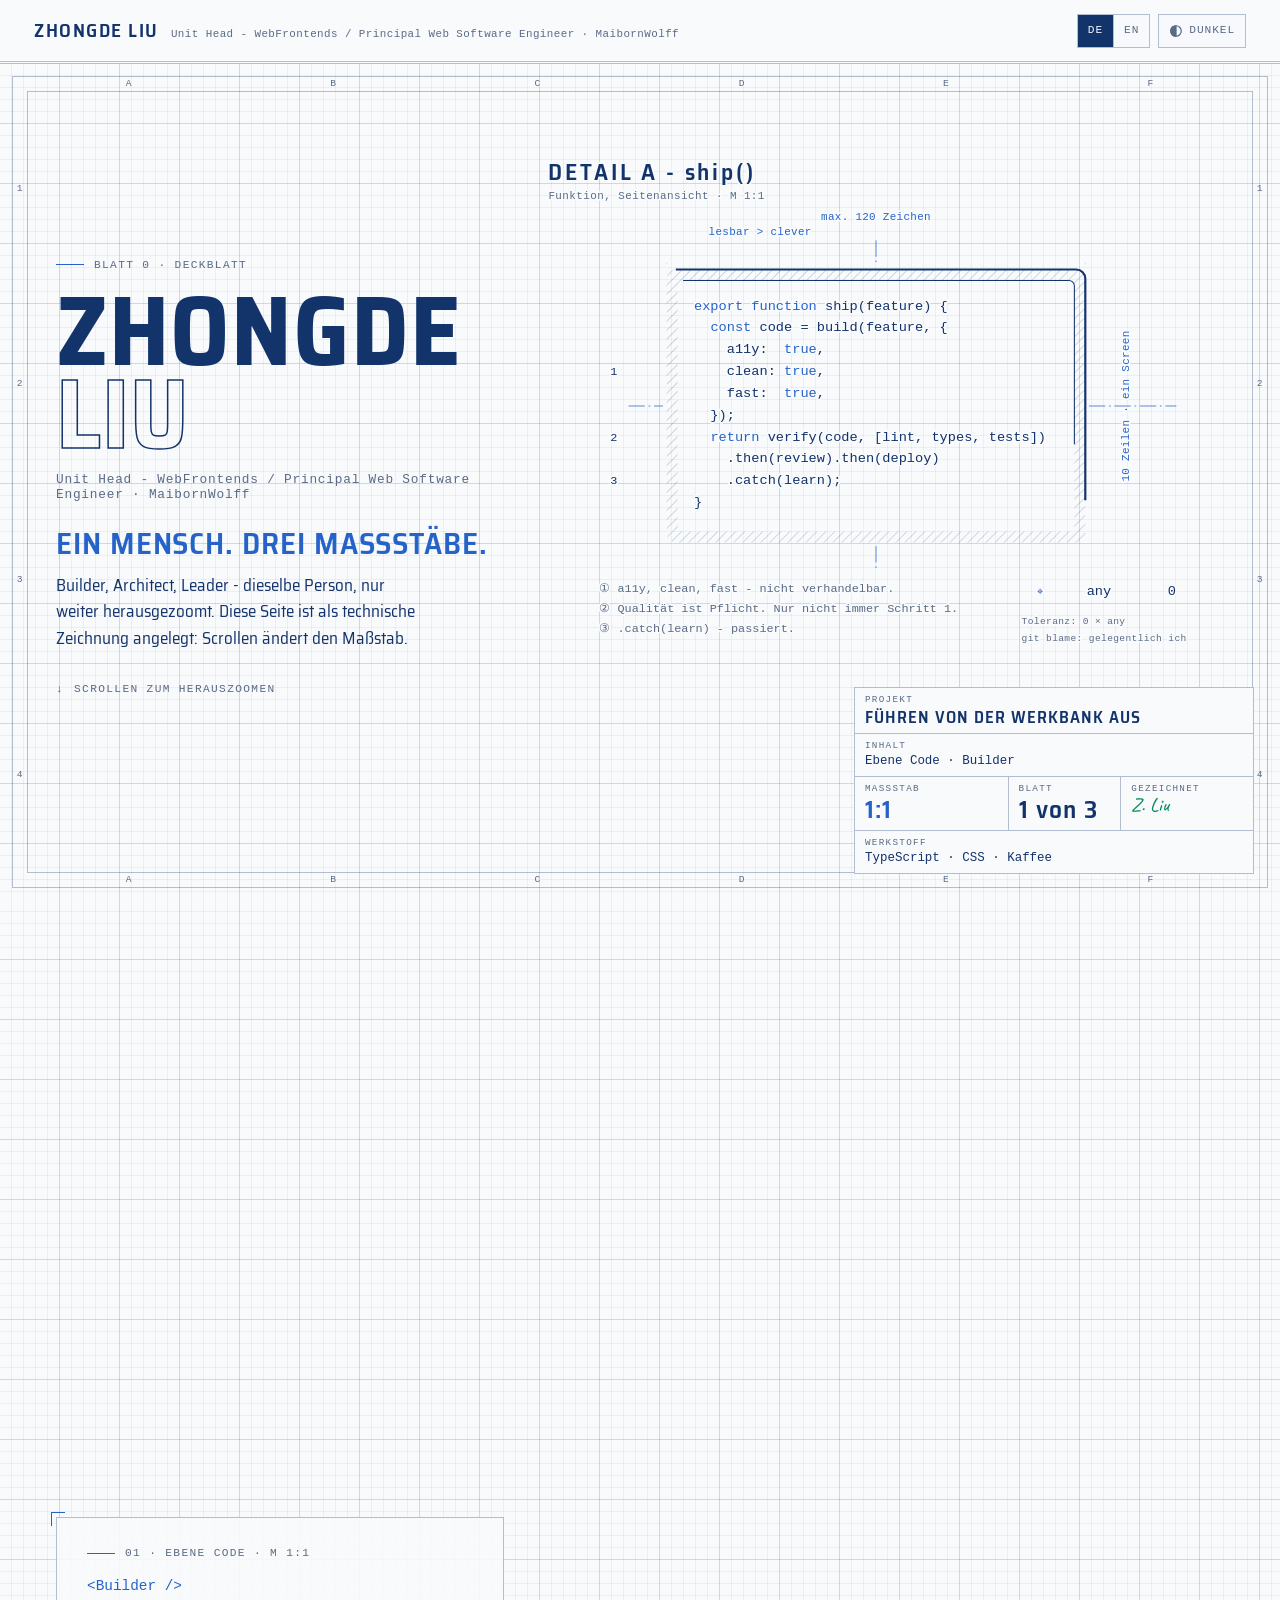
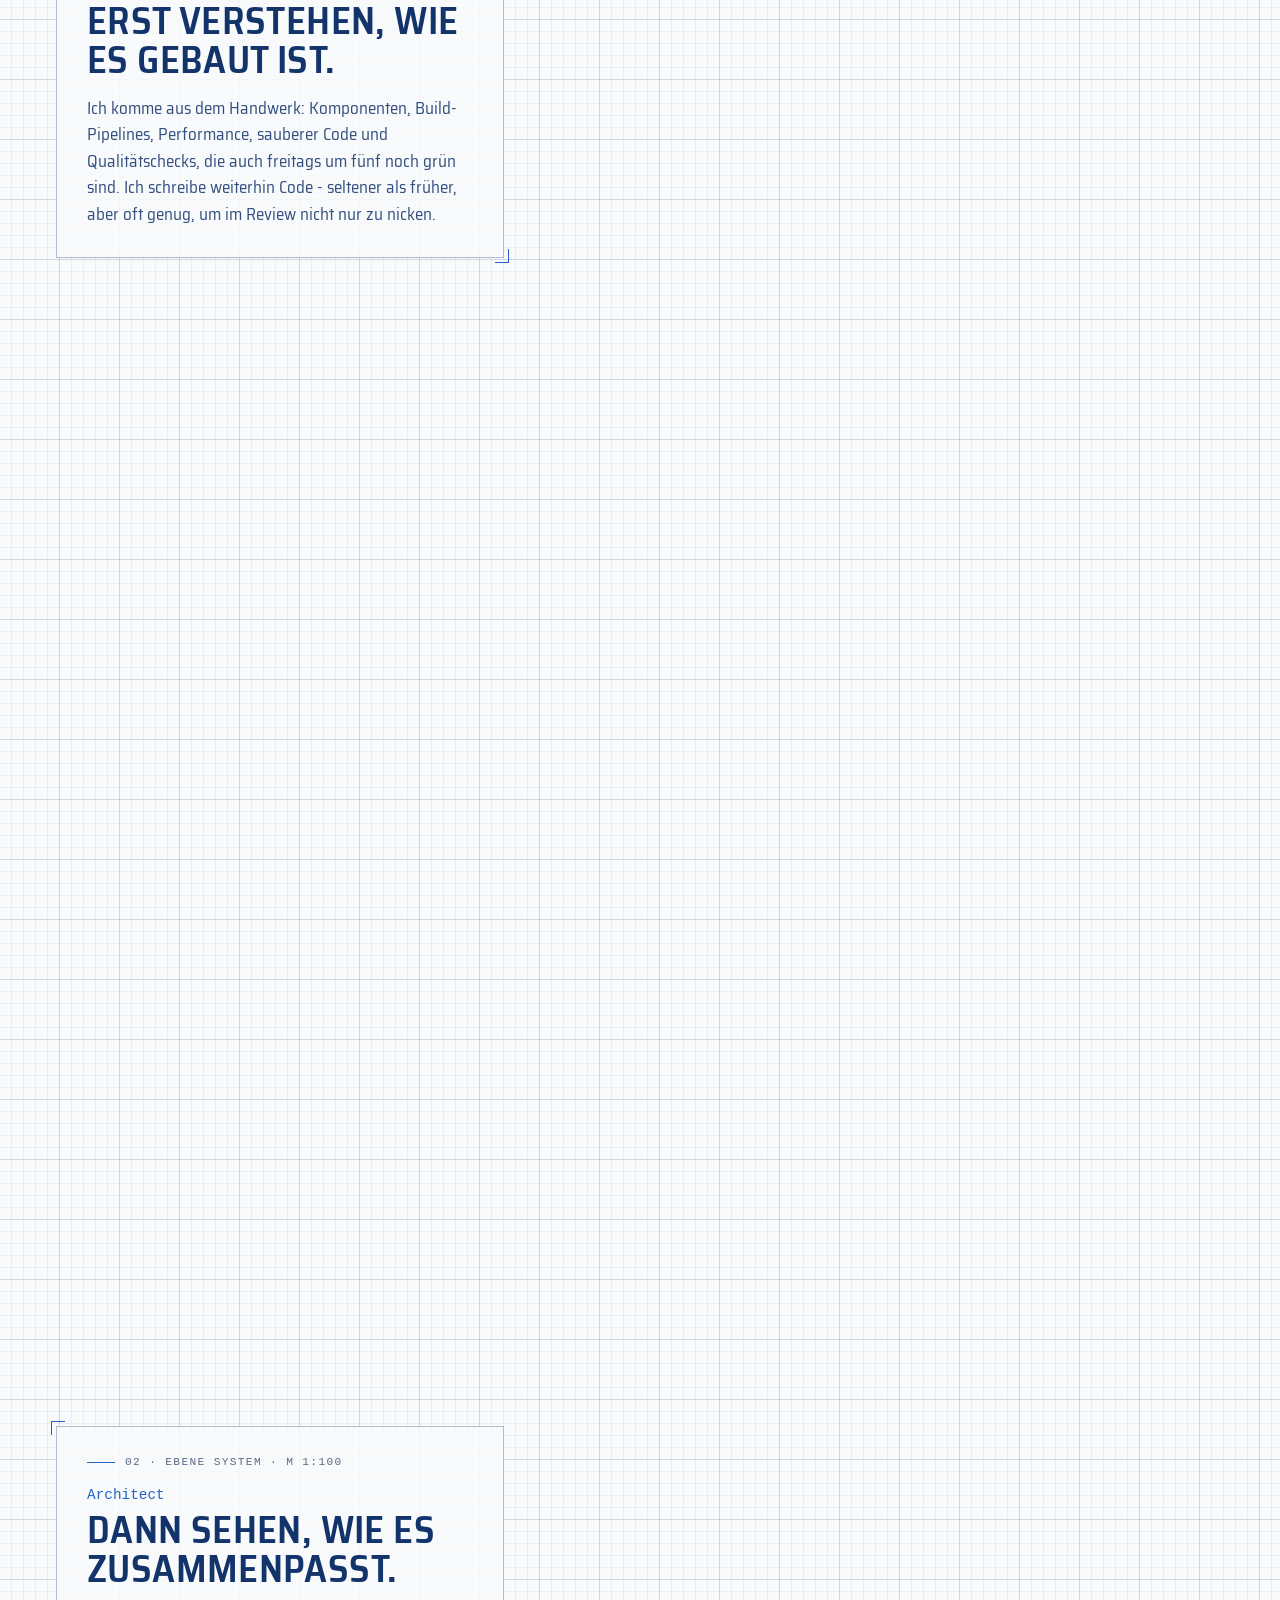
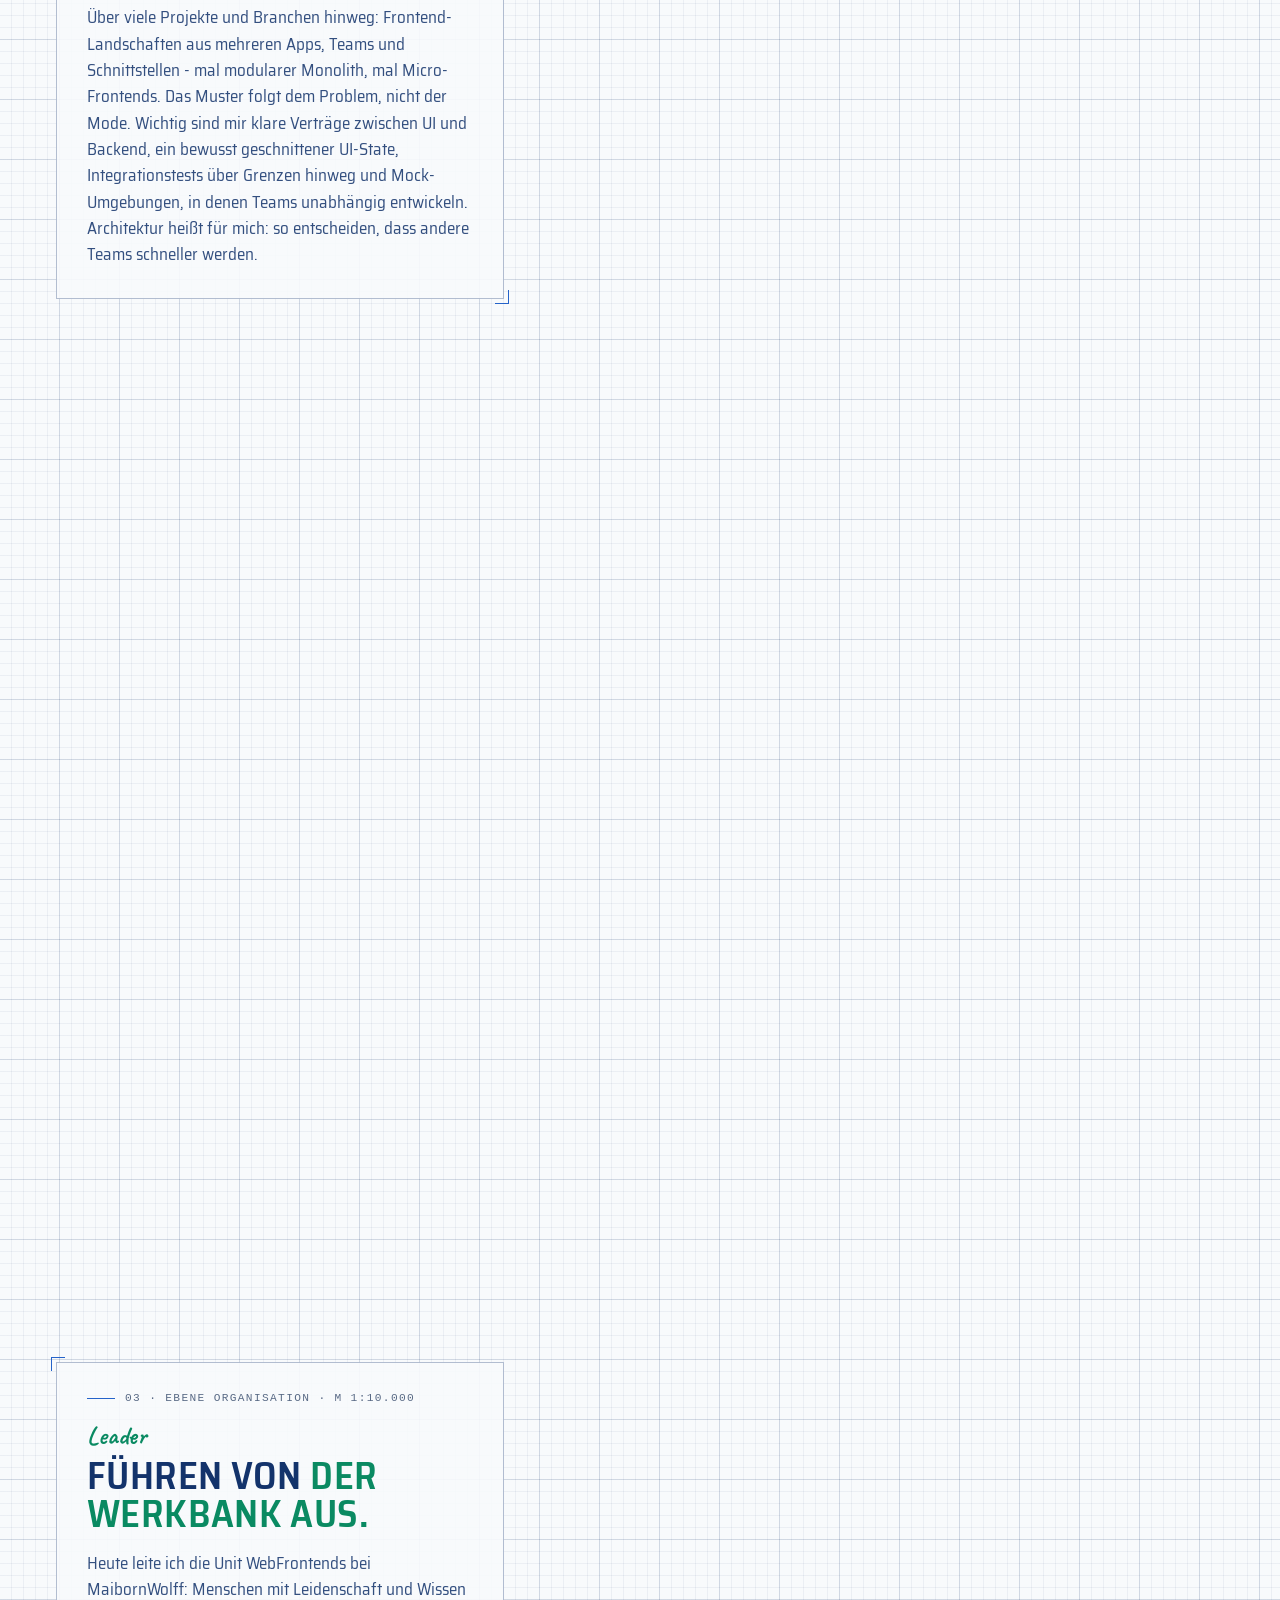
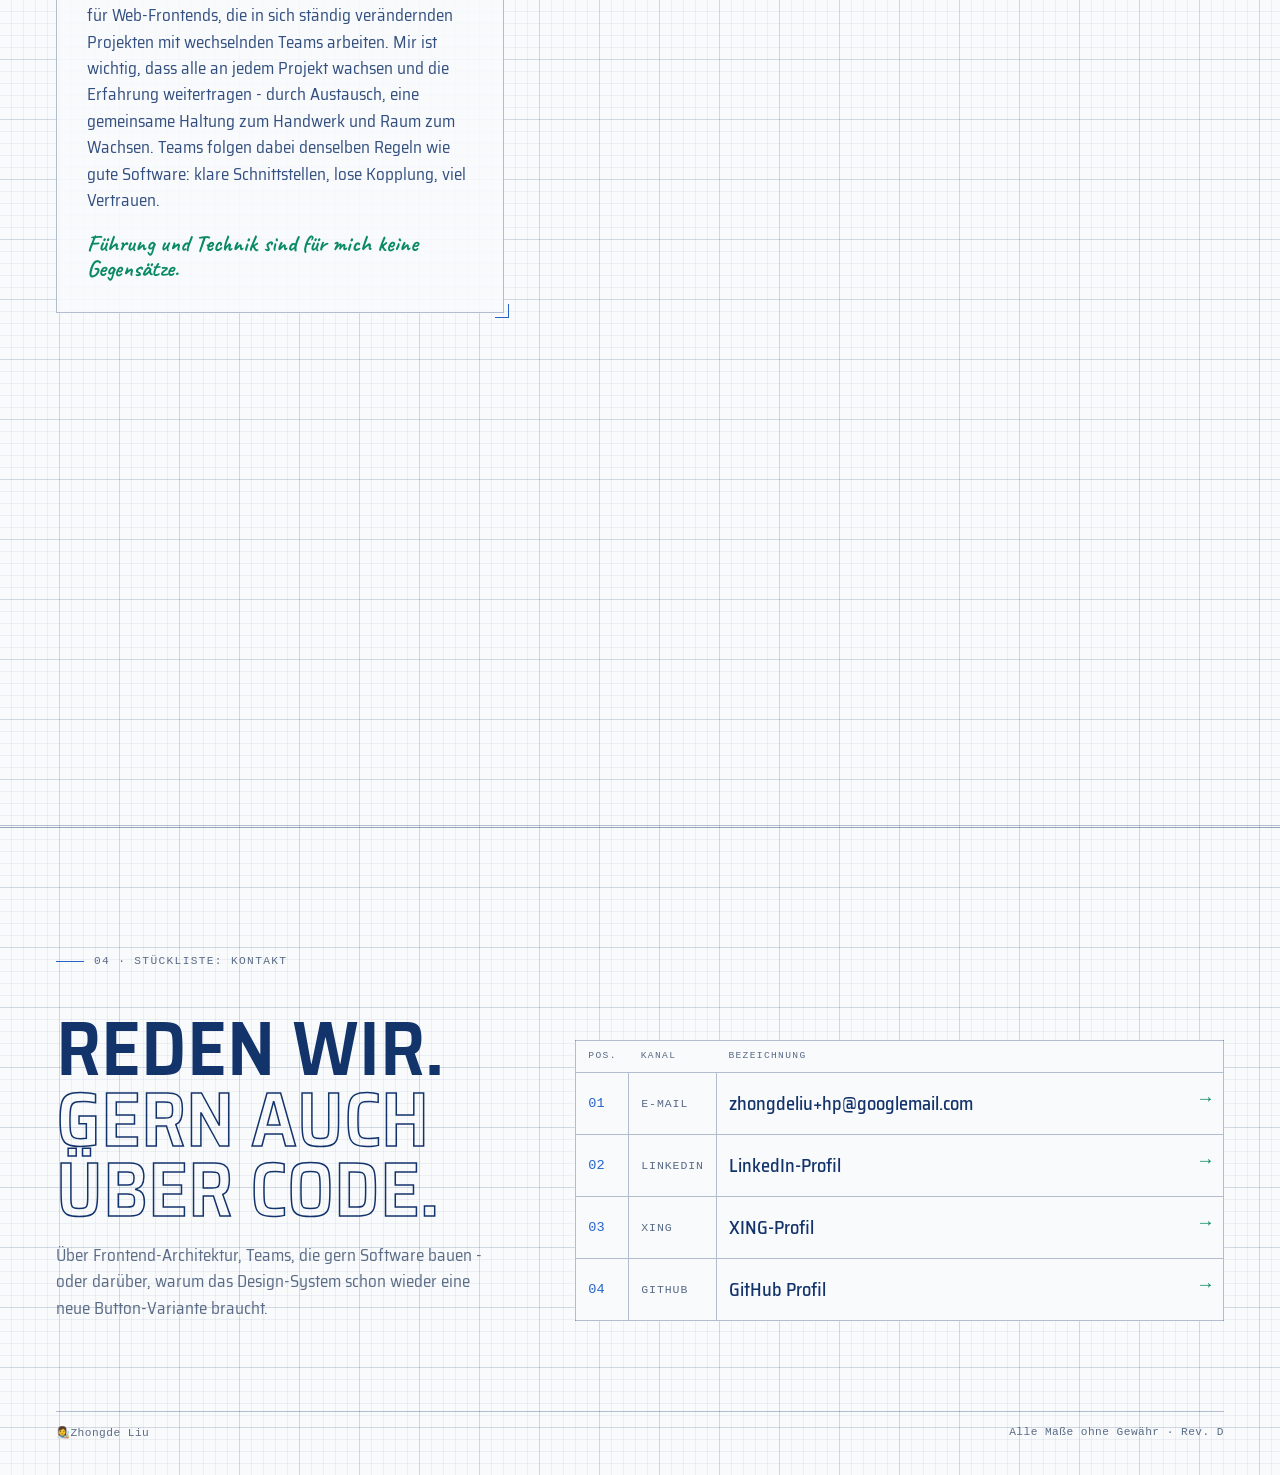
==== de/index.html @ 66627f4d "Publish b01780e from zhongdeliu/zhongde-liu-homepage" ====
<!DOCTYPE html><html lang="de"><head><meta charset="utf-8"><meta name="viewport" content="width=device-width, initial-scale=1"><title>Zhongde Liu · Führen von der Werkbank aus</title><meta name="description" content="Zhongde Liu - Unit Head - WebFrontends / Principal Web Software Engineer bei MaibornWolff. Builder, Architect, Leader - als technische Zeichnung in drei Maßstäben."><link rel="canonical" href="https://www.zhongdeliu.de/de/"><link rel="alternate" hreflang="de" href="https://www.zhongdeliu.de/de/"><link rel="alternate" hreflang="en" href="https://www.zhongdeliu.de/en/"><link rel="alternate" hreflang="x-default" href="https://www.zhongdeliu.de/de/"><meta property="og:type" content="website"><meta property="og:url" content="https://www.zhongdeliu.de/de/"><meta property="og:title" content="Zhongde Liu · Führen von der Werkbank aus"><meta property="og:description" content="Zhongde Liu - Unit Head - WebFrontends / Principal Web Software Engineer bei MaibornWolff. Builder, Architect, Leader - als technische Zeichnung in drei Maßstäben."><meta property="og:locale" content="de_DE"><link rel="icon" href="/favicon.ico" sizes="32x32"><link rel="icon" href="/favicon.svg" type="image/svg+xml"><link rel="apple-touch-icon" href="/apple-touch-icon.png"><meta name="theme-color" content="#0a1f3a" media="(prefers-color-scheme: dark)"><meta name="theme-color" content="#f8fafc" media="(prefers-color-scheme: light)"><link rel="preload" href="/_astro/saira-semi-condensed-latin-400-normal.DBFPQfhT.woff2" as="font" type="font/woff2" crossorigin><link rel="preload" href="/_astro/saira-semi-condensed-latin-600-normal.BlCmTINa.woff2" as="font" type="font/woff2" crossorigin><!-- Pre-paint: apply the saved theme before first render (no light/dark flash) --><script>
    (function(){var r=document.documentElement;r.classList.add("js");try{var t=localStorage.getItem("zl-theme");if(t==="light"||t==="dark")r.setAttribute("data-theme",t);}catch(e){}})();
  </script><link rel="stylesheet" href="/_astro/Base.D9mLEp5T.css"><link rel="stylesheet" href="/_astro/index.y4EOrMya.css"></head><body class="paper"><header class="head" data-astro-cid-nen7h5rs><div class="head-in" data-astro-cid-nen7h5rs><a class="brand" href="#top" data-astro-cid-nen7h5rs><b data-astro-cid-nen7h5rs>Zhongde Liu</b><span data-astro-cid-nen7h5rs>Unit Head - WebFrontends / Principal Web Software Engineer · MaibornWolff</span></a><div class="ctrls" data-astro-cid-nen7h5rs><nav class="seg" aria-label="Sprache / Language" data-astro-cid-nen7h5rs><a href="/de/" hreflang="de" lang="de" aria-current="page" data-astro-cid-nen7h5rs>DE</a><a href="/en/" hreflang="en" lang="en" data-astro-cid-nen7h5rs>EN</a></nav><div class="seg" data-astro-cid-nen7h5rs><button type="button" class="theme-btn" id="themeBtn" aria-label="Farbschema wechseln" data-astro-cid-nen7h5rs><svg viewBox="0 0 16 16" aria-hidden="true" data-astro-cid-nen7h5rs><circle cx="8" cy="8" r="6" data-astro-cid-nen7h5rs></circle><path d="M8 2a6 6 0 0 0 0 12z" fill="currentColor" data-astro-cid-nen7h5rs></path></svg><!-- The label names the scheme you'd switch to; CSS picks the right one before first paint --><span class="to-light" data-astro-cid-nen7h5rs>HELL</span><span class="to-dark" data-astro-cid-nen7h5rs>DUNKEL</span></button></div></div></div></header><script type="module">function e(e){try{localStorage.setItem(`zl-theme`,e)}catch{}}function t(t){if(!t)return;let n=document.documentElement,r=window.matchMedia(`(prefers-color-scheme: light)`),i=()=>n.getAttribute(`data-theme`)??(r.matches?`light`:`dark`);t.addEventListener(`click`,()=>{let t=i()===`dark`?`light`:`dark`;n.setAttribute(`data-theme`,t),e(t)})}t(document.getElementById(`themeBtn`));</script><main id="top"><h1 class="sr-only">Zhongde Liu - Führen von der Werkbank aus</h1><section id="sheet" aria-label="Code, System, Organisation" data-astro-cid-7tameqwl><div class="stage" aria-hidden="true" data-astro-cid-7tameqwl><div class="sheet-in paper" data-astro-cid-7tameqwl><div class="warm" data-astro-cid-7tameqwl></div><div class="frame" data-astro-cid-7tameqwl><div class="zones top" data-astro-cid-7tameqwl><span data-astro-cid-7tameqwl>A</span><span data-astro-cid-7tameqwl>B</span><span data-astro-cid-7tameqwl>C</span><span data-astro-cid-7tameqwl>D</span><span data-astro-cid-7tameqwl>E</span><span data-astro-cid-7tameqwl>F</span></div><div class="zones bot" data-astro-cid-7tameqwl><span data-astro-cid-7tameqwl>A</span><span data-astro-cid-7tameqwl>B</span><span data-astro-cid-7tameqwl>C</span><span data-astro-cid-7tameqwl>D</span><span data-astro-cid-7tameqwl>E</span><span data-astro-cid-7tameqwl>F</span></div><div class="zones lft" data-astro-cid-7tameqwl><span data-astro-cid-7tameqwl>1</span><span data-astro-cid-7tameqwl>2</span><span data-astro-cid-7tameqwl>3</span><span data-astro-cid-7tameqwl>4</span></div><div class="zones rgt" data-astro-cid-7tameqwl><span data-astro-cid-7tameqwl>1</span><span data-astro-cid-7tameqwl>2</span><span data-astro-cid-7tameqwl>3</span><span data-astro-cid-7tameqwl>4</span></div></div><svg class="dwg-svg" viewBox="0 0 800 600" preserveAspectRatio="xMidYMid meet" data-astro-cid-7tameqwl><defs data-astro-cid-7tameqwl><pattern id="hatch" width="7" height="7" patternUnits="userSpaceOnUse" patternTransform="rotate(45)" data-astro-cid-7tameqwl><line class="hl" x1="0" y1="0" x2="0" y2="7" data-astro-cid-7tameqwl></line></pattern><pattern id="xhatch" width="9" height="9" patternUnits="userSpaceOnUse" patternTransform="rotate(45)" data-astro-cid-7tameqwl><line class="hl" x1="0" y1="0" x2="0" y2="9" data-astro-cid-7tameqwl></line><line class="hl" x1="0" y1="0" x2="9" y2="0" data-astro-cid-7tameqwl></line></pattern></defs><g class="dwg" id="d0"><text class="t-title fx" x="40" y="52">DETAIL A - ship()</text><text class="t-sub fx" x="40" y="72">Funktion, Seitenansicht · M 1:1</text><!-- centre lines --><path class="cl fx" d="M128 300H166M634 300H730M400 118V146M400 454V478"></path><!-- housing --><rect class="ln thick" x="170" y="150" width="460" height="300" rx="10"></rect><rect class="ln" x="182" y="162" width="436" height="276" rx="6"></rect><path class="fx hatchfill" fill-rule="evenodd" d="M180 150h440a10 10 0 0 1 10 10v280a10 10 0 0 1-10 10H180a10 10 0 0 1-10-10V160a10 10 0 0 1 10-10z M188 162h424a6 6 0 0 1 6 6v264a6 6 0 0 1-6 6H188a6 6 0 0 1-6-6V168a6 6 0 0 1 6-6z"></path><!-- code --><text class="code fx" x="200" y="194"><tspan class="kw">export function</tspan> <tspan class="fn">ship</tspan>(feature) {</text><text class="code fx" x="200" y="218">  <tspan class="kw">const</tspan> code = build(feature, {</text><text class="code fx" x="200" y="242">    a11y:  <tspan class="kw">true</tspan>,</text><text class="code fx" x="200" y="266">    clean: <tspan class="kw">true</tspan>,</text><text class="code fx" x="200" y="290">    fast:  <tspan class="kw">true</tspan>,</text><text class="code fx" x="200" y="314">  });</text><text class="code fx" x="200" y="338">  <tspan class="kw">return</tspan> verify(code, [lint, types, tests])</text><text class="code fx" x="200" y="362">    .then(review).then(deploy)</text><text class="code fx" x="200" y="386">    .catch(learn);</text><text class="code fx" x="200" y="410">}</text><!-- width dimension --><path class="ln thin c2" d="M170 144V94M630 144V94"></path><path class="ln thin c2" d="M170 104H630"></path><path class="ln thin c2" d="M170 104l11-4v8zM630 104l-11-4v8z"></path><text class="dim fx" x="400" y="96" text-anchor="middle">max. 120 Zeichen</text><!-- height dimension --><path class="ln thin c2" d="M636 150H698M636 450H698"></path><path class="ln thin c2" d="M688 150V450"></path><path class="ln thin c2" d="M688 150l-4 11h8zM688 450l-4-11h8z"></path><text class="dim fx" transform="translate(678 300) rotate(-90)" text-anchor="middle">10 Zeilen · ein Screen</text><!-- surface finish symbol --><path class="ln thin" d="M196 146l7-12 7 12M203 134l9-18h96"></path><text class="dim fx" x="216" y="112">lesbar &gt; clever</text><!-- balloons --><circle class="ln" cx="112" cy="261" r="13"></circle><text class="bal fx" x="112" y="266" text-anchor="middle">1</text><path class="ln thin" d="M125 261H190M190 236V294M190 236h6M190 294h6"></path><circle class="ln" cx="112" cy="333" r="13"></circle><text class="bal fx" x="112" y="338" text-anchor="middle">2</text><path class="ln thin" d="M125 333H214"></path><circle class="ln" cx="112" cy="381" r="13"></circle><text class="bal fx" x="112" y="386" text-anchor="middle">3</text><path class="ln thin" d="M125 381H232"></path><!-- notes --><text class="note fx" x="96" y="504">① a11y, clean, fast - nicht verhandelbar.</text><text class="note fx" x="96" y="526">② Qualität ist Pflicht. Nur nicht immer Schritt 1.</text><text class="note fx" x="96" y="548">③ .catch(learn) - passiert.</text><!-- tolerance frame --><rect class="ln" x="560" y="486" width="200" height="34"></rect><path class="ln" d="M600 486V520M690 486V520"></path><text class="dim fx" x="580" y="508" text-anchor="middle">⌖</text><text class="code fx" x="645" y="508" text-anchor="middle">any</text><text class="code fx" x="725" y="508" text-anchor="middle">0</text><text class="sm fx" x="560" y="540">Toleranz: 0 × any</text><text class="sm fx" x="560" y="558">git blame: gelegentlich ich</text></g><g class="dwg" id="d1"><text class="dim fx" x="400" y="30" text-anchor="middle">Räume lose gekoppelt · Türen = Interfaces</text><!-- dimension chain --><path class="ln thin c2" d="M80 84V46M300 96V46M500 96V46M720 84V46"></path><path class="ln thin c2" d="M80 56H720"></path><path class="ln thin c2" d="M74 62l12-12M294 62l12-12M494 62l12-12M714 62l12-12"></path><text class="dim fx" x="190" y="50" text-anchor="middle">2,20</text><text class="dim fx" x="400" y="50" text-anchor="middle">2,00</text><text class="dim fx" x="610" y="50" text-anchor="middle">2,20</text><!-- outer walls --><rect class="ln thick" x="80" y="90" width="640" height="380"></rect><rect class="ln" x="92" y="102" width="616" height="356"></rect><path class="fx hatchfill" fill-rule="evenodd" d="M80 90h640v380H80z M92 102h616v356H92z"></path><!-- interior walls --><path class="ln thick" d="M300 102V330M500 102V330"></path><path class="ln thick" d="M92 330H160M210 330H375M425 330H560M610 330H708"></path><!-- doors --><path class="ln thin" d="M160 330V280A50 50 0 0 1 210 330"></path><path class="ln thin" d="M375 330V280A50 50 0 0 1 425 330"></path><path class="ln thin" d="M560 330V280A50 50 0 0 1 610 330"></path><!-- rooms --><text class="room fx" x="196" y="182" text-anchor="middle">Feature A</text><text class="sm fx" x="196" y="202" text-anchor="middle">Team · klarer Schnitt</text><text class="room fx" x="400" y="182" text-anchor="middle">Feature B</text><text class="sm c2t fx" x="400" y="202" text-anchor="middle">Detail A → Blatt 1</text><circle class="dash fx" cx="400" cy="262" r="26"></circle><text class="bal fx" x="400" y="267" text-anchor="middle">A</text><text class="room fx" x="604" y="182" text-anchor="middle">Feature C</text><text class="sm fx" x="604" y="202" text-anchor="middle">Team · klarer Schnitt</text><!-- corridor: routing + UI state supply line --><text class="sm fx" x="400" y="352" text-anchor="middle">Routing · Komposition</text><path class="pipe fx" d="M130 372H670M260 372V300M475 372V300M665 372V300"></path><circle class="ln thin c2" cx="260" cy="296" r="4"></circle><circle class="ln thin c2" cx="475" cy="296" r="4"></circle><circle class="ln thin c2" cx="665" cy="296" r="4"></circle><text class="sm c2t fx" x="400" y="392" text-anchor="middle">UI-State · Leitung in jeden Raum</text><!-- interfaces to the outside (lollipop notation) --><path class="ln c2" d="M92 366H52"></path><circle class="ln c2" cx="44" cy="366" r="8"></circle><text class="sm fx" x="44" y="394" text-anchor="middle">Auth</text><path class="ln c2" d="M708 366H748"></path><circle class="ln c2" cx="756" cy="366" r="8"></circle><text class="sm fx" x="756" y="394" text-anchor="middle">API</text><!-- legend --><path class="ln thin c2" d="M326 512H342"></path><circle class="ln thin c2" cx="347" cy="512" r="5"></circle><text class="sm fx" x="362" y="516">Interface / Vertrag</text><path class="pipe fx" d="M322 536H352"></path><text class="sm fx" x="362" y="540">UI-State-Leitung</text><!-- design system foundation --><path class="ln" d="M92 402H708"></path><rect class="fx xfill" x="92" y="402" width="616" height="56"></rect><text class="room fx" x="400" y="437" text-anchor="middle" style="font-size:17px">Design-System · tragend</text><!-- mock annex --><path class="dash fx" d="M640 470V500M560 500h160v56H560z"></path><text class="sm fx" x="640" y="524" text-anchor="middle">Mock-Umgebung</text><text class="sm fx" x="640" y="542" text-anchor="middle">für Integrationstests</text><!-- title --><text class="t-title fx" x="80" y="528">GRUNDRISS EG</text><text class="t-sub fx" x="80" y="548">Frontend-Landschaft · M 1:100</text></g><g class="dwg" id="d2"><text class="t-title fx" x="56" y="42">LAGEPLAN</text><text class="t-sub fx" x="56" y="60">Unit WebFrontends · M 1:10.000</text><!-- scale bar --><path class="ln thin" d="M330 40h150M330 36v8M405 36v8M480 36v8"></path><rect class="fx" x="330" y="37" width="75" height="6" style="fill:var(--ln)"></rect><text class="sm fx" x="330" y="58" text-anchor="middle">0</text><text class="sm fx" x="405" y="58" text-anchor="middle">1 Sprint</text><text class="sm fx" x="480" y="58" text-anchor="middle">2 Sprints</text><!-- boundary --><path class="cl fx" d="M50 80L745 70L760 520L45 535Z"></path><text class="sm fx" x="740" y="92" text-anchor="end">Grenze Unit</text><!-- roads --><path class="ln" d="M45 292C240 262 560 336 755 286"></path><path class="ln" d="M45 316C240 286 560 360 755 310"></path><path class="ln" d="M412 74C395 200 452 400 408 528"></path><path class="ln" d="M436 74C419 200 476 400 432 528"></path><circle class="ln plaza" cx="432" cy="308" r="44"></circle><!-- squad buildings --><path class="ln thick" d="M120 120H320V170H290V230H120Z"></path><path class="fx hatchfill" d="M120 120H320V170H290V230H120Z"></path><path class="ln thick" d="M500 110H670V215H560V180H500Z"></path><path class="fx hatchfill" d="M500 110H670V215H560V180H500Z"></path><!-- planned project: dashed outline, no hatch --><path class="dash fx" d="M120 380H320V490H200V455H120Z"></path><text class="room fx" x="205" y="172" text-anchor="middle">Projekt</text><text class="room fx" x="585" y="152" text-anchor="middle">Projekt</text><text class="sm c2t fx" x="615" y="198" text-anchor="middle">Plan → Blatt 2</text><text class="room fx" x="232" y="428" text-anchor="middle">Projekt</text><text class="sm fx" x="232" y="448" text-anchor="middle">in Planung</text><!-- people moving between projects --><path class="move fx" d="M318 224C380 256 450 252 496 204"></path><path class="ln c2" d="M323.4 232.4L318 224L328 223.5M486.4 206.8L496 204L493.6 213.7"></path><path class="move fx" d="M300 238C332 288 332 336 306 376"></path><path class="ln c2" d="M300.5 248L300 238L308.9 242.6M314.9 371.5L306 376L306.5 366"></path><!-- park: community of practice --><circle class="ln thin" cx="540" cy="404" r="16"></circle><circle class="ln thin" cx="582" cy="388" r="14"></circle><circle class="ln thin" cx="626" cy="404" r="17"></circle><circle class="ln thin" cx="670" cy="392" r="14"></circle><circle class="ln thin" cx="560" cy="446" r="15"></circle><circle class="ln thin" cx="608" cy="452" r="13"></circle><circle class="ln thin" cx="652" cy="444" r="16"></circle><circle class="ln thin" cx="700" cy="436" r="12"></circle><text class="sm fx" x="620" y="492" text-anchor="middle">Community of Practice</text><!-- people --><g class="people"><circle class="dot fx" cx="140" cy="252" r="4"></circle><circle class="dot fx" cx="172" cy="258" r="4"></circle><circle class="dot fx" cx="206" cy="249" r="4"></circle><circle class="dot fx" cx="240" cy="257" r="4"></circle><circle class="dot fx" cx="272" cy="248" r="4"></circle><circle class="dot fx" cx="318" cy="205" r="4"></circle><circle class="dot fx" cx="520" cy="240" r="4"></circle><circle class="dot fx" cx="556" cy="236" r="4"></circle><circle class="dot fx" cx="594" cy="244" r="4"></circle><circle class="dot fx" cx="632" cy="238" r="4"></circle><circle class="dot fx" cx="690" cy="150" r="4"></circle><circle class="dot fx" cx="480" cy="160" r="4"></circle><circle class="dot fx" cx="150" cy="356" r="4"></circle><circle class="dot fx" cx="190" cy="350" r="4"></circle><circle class="dot fx" cx="230" cy="358" r="4"></circle><circle class="dot fx" cx="272" cy="352" r="4"></circle><circle class="dot fx" cx="342" cy="420" r="4"></circle><circle class="dot fx" cx="342" cy="462" r="4"></circle><circle class="dot fx" cx="596" cy="424" r="4"></circle><circle class="dot fx" cx="636" cy="428" r="4"></circle></g><!-- north arrow --><circle class="ln thin" cx="712" cy="136" r="16"></circle><path class="ln" d="M712 116L720 152L712 145L704 152Z"></path><text class="sm fx" x="712" y="112" text-anchor="middle">N</text><!-- redline: human annotations --><path class="ln acc" d="M432.0 242.0A15 15 0 0 1 458.8 247.7A15 15 0 0 1 481.0 263.8A15 15 0 0 1 494.8 287.6A15 15 0 0 1 497.6 314.9A15 15 0 0 1 489.2 341.0A15 15 0 0 1 470.8 361.4A15 15 0 0 1 445.7 372.6A15 15 0 0 1 418.3 372.6A15 15 0 0 1 393.2 361.4A15 15 0 0 1 374.8 341.0A15 15 0 0 1 366.4 314.9A15 15 0 0 1 369.2 287.6A15 15 0 0 1 383.0 263.8A15 15 0 0 1 405.2 247.7A15 15 0 0 1 432.0 242.0"></path><path class="ln acc thick" d="M334 142C380 108 450 108 494 140M494 140l-13-1M494 140l-5-12"></path><text class="hand sm-h fx" x="414" y="104" text-anchor="middle">klare Schnittstellen</text><text class="hand sm-h fx" x="60" y="520">Teams wechseln. Erfahrung wächst.</text><circle class="accfill fx" cx="432" cy="308" r="8"></circle><path class="ln acc" d="M440 318C474 380 520 470 500 552"></path><text class="hand fx" x="500" y="578" text-anchor="middle">ich (meist dazwischen)</text><path class="ln acc" d="M512 236l12-20h-24z"></path><text class="hand sm-h fx" x="512" y="232" text-anchor="middle" style="font-size:15px">C</text></g></svg><!-- data-* feed the scroll engine; initial values are level 0 --><div class="tblock" data-of="von" data-locale="de-DE" data-levels="[&quot;Ebene Code · Builder&quot;,&quot;Ebene System · Architect&quot;,&quot;Ebene Organisation · Leader&quot;]" data-astro-cid-5kyhikxs><div class="tb-row tb-proj tb-hide-m" data-astro-cid-5kyhikxs><span class="k" data-astro-cid-5kyhikxs>Projekt</span><span class="v" data-astro-cid-5kyhikxs>Führen von der Werkbank aus</span></div><div class="tb-row tb-hide-m" data-astro-cid-5kyhikxs><span class="k" data-astro-cid-5kyhikxs>Inhalt</span><span class="v" id="tbContent" data-astro-cid-5kyhikxs>Ebene Code · Builder</span></div><div class="tb-grid main" data-astro-cid-5kyhikxs><div data-astro-cid-5kyhikxs><span class="k" data-astro-cid-5kyhikxs>Maßstab</span><span class="v big" id="tbScale" data-astro-cid-5kyhikxs>1:1</span></div><div data-astro-cid-5kyhikxs><span class="k" data-astro-cid-5kyhikxs>Blatt</span><span class="v big" id="tbSheet" data-astro-cid-5kyhikxs>1 von 3</span></div><div data-astro-cid-5kyhikxs><span class="k" data-astro-cid-5kyhikxs>Gezeichnet</span><span class="v tb-sign" data-astro-cid-5kyhikxs>Z. Liu</span></div></div><div class="tb-row tb-hide-m tb-hide-t" data-astro-cid-5kyhikxs><span class="k" data-astro-cid-5kyhikxs>Werkstoff</span><span class="v" data-astro-cid-5kyhikxs>TypeScript · CSS · Kaffee</span></div></div></div></div><div class="notes" data-astro-cid-7tameqwl><div class="chapter hero" data-astro-cid-7tameqwl><div class="card hero-card" data-astro-cid-ge2uvauf><p class="kicker" data-astro-cid-ge2uvauf>Blatt 0 · Deckblatt</p><p class="name" data-astro-cid-ge2uvauf>Zhongde<span data-astro-cid-ge2uvauf>Liu</span></p><p class="sub" data-astro-cid-ge2uvauf>Unit Head - WebFrontends / Principal Web Software Engineer · MaibornWolff</p><p class="pitch" data-astro-cid-ge2uvauf>Ein Mensch. Drei Maßstäbe.</p><p class="copy" data-astro-cid-ge2uvauf>Builder, Architect, Leader - dieselbe Person, nur weiter herausgezoomt. Diese Seite ist als technische Zeichnung angelegt: Scrollen ändert den Maßstab.</p><p class="hint" data-astro-cid-ge2uvauf><i data-astro-cid-ge2uvauf>↓</i><span data-astro-cid-ge2uvauf>Scrollen zum Herauszoomen</span></p></div></div><div class="chapter" data-astro-cid-7tameqwl><article class="card" data-level="0" data-astro-cid-e6jgshqh><p class="kicker" data-astro-cid-e6jgshqh>01 · Ebene Code · M 1:1</p><p class="role" data-astro-cid-e6jgshqh>&lt;Builder /&gt;</p><h2 data-astro-cid-e6jgshqh>Erst verstehen, wie es gebaut ist.</h2><p class="copy" data-astro-cid-e6jgshqh>Ich komme aus dem Handwerk: Komponenten, Build-Pipelines, Performance, sauberer Code und Qualitätschecks, die auch freitags um fünf noch grün sind. Ich schreibe weiterhin Code - seltener als früher, aber oft genug, um im Review nicht nur zu nicken.</p></article></div><div class="chapter" data-astro-cid-7tameqwl><article class="card" data-level="1" data-astro-cid-e6jgshqh><p class="kicker" data-astro-cid-e6jgshqh>02 · Ebene System · M 1:100</p><p class="role" data-astro-cid-e6jgshqh>Architect</p><h2 data-astro-cid-e6jgshqh>Dann sehen, wie es zusammenpasst.</h2><p class="copy" data-astro-cid-e6jgshqh>Über viele Projekte und Branchen hinweg: Frontend-Landschaften aus mehreren Apps, Teams und Schnittstellen - mal modularer Monolith, mal Micro-Frontends. Das Muster folgt dem Problem, nicht der Mode. Wichtig sind mir klare Verträge zwischen UI und Backend, ein bewusst geschnittener UI-State, Integrationstests über Grenzen hinweg und Mock-Umgebungen, in denen Teams unabhängig entwickeln. Architektur heißt für mich: so entscheiden, dass andere Teams schneller werden.</p></article></div><div class="chapter" data-astro-cid-7tameqwl><article class="card org" data-level="2" data-astro-cid-e6jgshqh><p class="kicker" data-astro-cid-e6jgshqh>03 · Ebene Organisation · M 1:10.000</p><p class="role" data-astro-cid-e6jgshqh>Leader</p><h2 data-astro-cid-e6jgshqh>Führen von <em>der Werkbank aus.</em></h2><p class="copy" data-astro-cid-e6jgshqh>Heute leite ich die Unit WebFrontends bei MaibornWolff: Menschen mit Leidenschaft und Wissen für Web-Frontends, die in sich ständig verändernden Projekten mit wechselnden Teams arbeiten. Mir ist wichtig, dass alle an jedem Projekt wachsen und die Erfahrung weitertragen - durch Austausch, eine gemeinsame Haltung zum Handwerk und Raum zum Wachsen. Teams folgen dabei denselben Regeln wie gute Software: klare Schnittstellen, lose Kopplung, viel Vertrauen.</p><p class="next" data-astro-cid-e6jgshqh>Führung und Technik sind für mich keine Gegensätze.</p></article></div></div></section><script type="module">var e=[{c:[400,300],out:[400,262]},{c:[400,300],inn:[400,262],out:[585,165]},{c:[400,300],inn:[585,165]}],t=[1,100,1e4],n=e=>e<0?0:e>1?1:e,r=e=>e*e*(3-2*e);function i(){let i=document.querySelector(`.stage`),a=document.querySelector(`.tblock`),o=document.getElementById(`tbScale`),s=document.getElementById(`tbSheet`),c=document.getElementById(`tbContent`);if(!i||!a||!o||!s||!c)return;let l=a.dataset.of??`/`,u=a.dataset.locale??`de-DE`,d=JSON.parse(a.dataset.levels??`[]`),f=Array.from(document.querySelectorAll(`.dwg`),(t,n)=>{let r=Array.from(t.querySelectorAll(`.ln, .fx`));for(let e of r)e.classList.contains(`ln`)&&(e.setAttribute(`pathLength`,`1`),e.style.strokeDasharray=`1 1`,e.style.strokeDashoffset=`1`),e.style.opacity=`0`;return{g:t,els:r,n:r.length,cfg:e[n],last:-1}}),p=Array.from(document.querySelectorAll(`[data-level]`)),m=window.matchMedia(`(prefers-reduced-motion: reduce)`);function h(){let e=window.innerHeight,t=window.scrollY+e/2,n=p.map(e=>{let t=e.getBoundingClientRect();return t.top+window.scrollY+t.height/2}),r=n[0];if(t<r){let n=e/2;return r>n?-1+(t-n)/(r-n):0}for(let e=0;e<n.length-1;e++)if(t<n[e+1])return e+(t-n[e])/(n[e+1]-n[e]);return Math.min(2.6,2+(t-n[n.length-1])/e)}function g(e,t){if(!(Math.abs(t-e.last)<5e-4)){e.last=t;for(let r=0;r<e.n;r++){let i=e.els[r],a=n(t*2.6-r/e.n*1.6);i.classList.contains(`ln`)?(i.style.strokeDashoffset=(1-a).toFixed(4),i.style.opacity=a>.001?`1`:`0`):i.style.opacity=n((a-.25)/.75).toFixed(3)}}}function _(e){let r=10**(4*n(e/2));for(let e of t)Math.abs(Math.log10(r)-Math.log10(e))<.06&&(r=e);if(!t.includes(r)){let e=Math.max(1,10**(Math.floor(Math.log10(r))-1));r=Math.round(r/e)*e}return`1:`+r.toLocaleString(u)}let v=``,y=!1;function b(){y=!1;let e=h(),t=m.matches,a=Math.max(0,Math.min(2,Math.round(e)));f.forEach((i,o)=>{let s=i.cfg.c,c,l,u,d=``;if(t)c=+(o===a),l=0,u=c;else{if(c=o===0?.22+.78*n((e+1)/.9):n((e-o+.85)/.75),l=o<2?r(n((e-o-.2)/.45)):0,u=(o===0?1:Math.min(1,c*3))*(1-l),i.cfg.out&&l>0){let e=1-.88*l,t=s[0]+(i.cfg.out[0]-s[0])*l,n=s[1]+(i.cfg.out[1]-s[1])*l;d+=`translate(${t.toFixed(2)} ${n.toFixed(2)}) scale(${e.toFixed(4)}) translate(${-s[0]} ${-s[1]}) `}if(i.cfg.inn&&c<1){let e=1+1.1*(1-r(c)),t=i.cfg.inn;d+=`translate(${t[0]} ${t[1]}) scale(${e.toFixed(4)}) translate(${-t[0]} ${-t[1]})`}}i.g.style.opacity=u.toFixed(3),i.g.style.visibility=u>.001?`visible`:`hidden`,d?i.g.setAttribute(`transform`,d):i.g.removeAttribute(`transform`),(u>.001||i.last!==0)&&g(i,c)}),i.style.setProperty(`--warm`,(t?+(a===2):n((e-1.2)/.7)).toFixed(3));let u=_(t?a:e),p=`${u}|${a}`;p!==v&&(v=p,o.textContent=u,s.textContent=`${a+1} ${l} 3`,c.textContent=d[a]??``)}function x(){y||(y=!0,requestAnimationFrame(b))}window.addEventListener(`scroll`,x,{passive:!0}),window.addEventListener(`resize`,x,{passive:!0}),m.addEventListener(`change`,()=>{for(let e of f)e.last=-1;x()}),b()}i();</script><section class="contact paper" id="kontakt" aria-labelledby="contact-h" data-astro-cid-he3spzz3><div class="wrap" data-astro-cid-he3spzz3><p class="kicker" data-astro-cid-he3spzz3>04 · Stückliste: Kontakt</p><div data-astro-cid-he3spzz3><h2 id="contact-h" data-astro-cid-he3spzz3>Reden wir. <em>Gern auch über Code.</em></h2><p class="copy" data-astro-cid-he3spzz3>Über Frontend-Architektur, Teams, die gern Software bauen - oder darüber, warum das Design-System schon wieder eine neue Button-Variante braucht.</p></div><table class="bom" data-astro-cid-he3spzz3><thead data-astro-cid-he3spzz3><tr data-astro-cid-he3spzz3><th data-astro-cid-he3spzz3>Pos.</th><th class="kindh" data-astro-cid-he3spzz3>Kanal</th><th data-astro-cid-he3spzz3>Bezeichnung</th></tr></thead><tbody data-astro-cid-he3spzz3><tr data-astro-cid-he3spzz3><td class="pos" data-astro-cid-he3spzz3>01</td><td class="kind" data-astro-cid-he3spzz3>E-Mail</td><td data-astro-cid-he3spzz3><a href="mailto:zhongdeliu+hp@googlemail.com" data-astro-cid-he3spzz3><span data-astro-cid-he3spzz3>zhongdeliu+hp@googlemail.com</span><span class="arr" data-astro-cid-he3spzz3>→</span></a></td></tr><tr data-astro-cid-he3spzz3><td class="pos" data-astro-cid-he3spzz3>02</td><td class="kind" data-astro-cid-he3spzz3>LinkedIn</td><td data-astro-cid-he3spzz3><a href="https://www.linkedin.com/in/zhongdeliu/" rel="noopener" data-astro-cid-he3spzz3><span data-astro-cid-he3spzz3>LinkedIn-Profil</span><span class="arr" data-astro-cid-he3spzz3>→</span></a></td></tr><tr data-astro-cid-he3spzz3><td class="pos" data-astro-cid-he3spzz3>03</td><td class="kind" data-astro-cid-he3spzz3>XING</td><td data-astro-cid-he3spzz3><a href="https://www.xing.com/profile/Zhongde_Liu" rel="noopener" data-astro-cid-he3spzz3><span data-astro-cid-he3spzz3>XING-Profil</span><span class="arr" data-astro-cid-he3spzz3>→</span></a></td></tr><tr data-astro-cid-he3spzz3><td class="pos" data-astro-cid-he3spzz3>04</td><td class="kind" data-astro-cid-he3spzz3>GitHub</td><td data-astro-cid-he3spzz3><a href="https://github.com/zhongdeliu" rel="noopener" data-astro-cid-he3spzz3><span data-astro-cid-he3spzz3>GitHub Profil</span><span class="arr" data-astro-cid-he3spzz3>→</span></a></td></tr></tbody></table></div><footer class="foot" data-astro-cid-he3spzz3><span data-astro-cid-he3spzz3>👩‍🎨Zhongde Liu</span><span data-astro-cid-he3spzz3>Alle Maße ohne Gewähr · Rev. D</span></footer></section></main></body></html>
---- _astro/Base.D9mLEp5T.css ----
@font-face{font-family:Saira Semi Condensed;font-style:normal;font-display:swap;font-weight:400;src:url(/_astro/saira-semi-condensed-latin-ext-400-normal.z9rK9nq6.woff2)format("woff2"),url(/_astro/saira-semi-condensed-latin-ext-400-normal.FBtzH8lb.woff)format("woff")}@font-face{font-family:Saira Semi Condensed;font-style:normal;font-display:swap;font-weight:400;src:url(/_astro/saira-semi-condensed-latin-400-normal.DBFPQfhT.woff2)format("woff2"),url(/_astro/saira-semi-condensed-latin-400-normal.GbyiKxUx.woff)format("woff")}@font-face{font-family:Saira Semi Condensed;font-style:normal;font-display:swap;font-weight:500;src:url(/_astro/saira-semi-condensed-latin-ext-500-normal.DcBBbpUL.woff2)format("woff2"),url(/_astro/saira-semi-condensed-latin-ext-500-normal.CBunCqud.woff)format("woff")}@font-face{font-family:Saira Semi Condensed;font-style:normal;font-display:swap;font-weight:500;src:url(/_astro/saira-semi-condensed-latin-500-normal.OkPZo89y.woff2)format("woff2"),url(/_astro/saira-semi-condensed-latin-500-normal.DNw5c0PQ.woff)format("woff")}@font-face{font-family:Saira Semi Condensed;font-style:normal;font-display:swap;font-weight:600;src:url(/_astro/saira-semi-condensed-latin-ext-600-normal.cD8iogYK.woff2)format("woff2"),url(/_astro/saira-semi-condensed-latin-ext-600-normal.gxH8H1Hk.woff)format("woff")}@font-face{font-family:Saira Semi Condensed;font-style:normal;font-display:swap;font-weight:600;src:url(/_astro/saira-semi-condensed-latin-600-normal.BlCmTINa.woff2)format("woff2"),url(/_astro/saira-semi-condensed-latin-600-normal.CyCQx_HP.woff)format("woff")}@font-face{font-family:Saira Semi Condensed;font-style:normal;font-display:swap;font-weight:700;src:url(/_astro/saira-semi-condensed-latin-ext-700-normal.B2SOp30D.woff2)format("woff2"),url(/_astro/saira-semi-condensed-latin-ext-700-normal.xWD0nNWp.woff)format("woff")}@font-face{font-family:Saira Semi Condensed;font-style:normal;font-display:swap;font-weight:700;src:url(/_astro/saira-semi-condensed-latin-700-normal.DrSnQFZS.woff2)format("woff2"),url(/_astro/saira-semi-condensed-latin-700-normal.BeJ8KZkF.woff)format("woff")}@font-face{font-family:Caveat;font-style:normal;font-display:swap;font-weight:500;src:url(/_astro/caveat-latin-ext-500-normal.jKqJW7bC.woff2)format("woff2"),url(/_astro/caveat-latin-ext-500-normal.wUUXxlbS.woff)format("woff")}@font-face{font-family:Caveat;font-style:normal;font-display:swap;font-weight:500;src:url(/_astro/caveat-latin-500-normal.B9SDL8cy.woff2)format("woff2"),url(/_astro/caveat-latin-500-normal.Do9veZfZ.woff)format("woff")}@font-face{font-family:Caveat;font-style:normal;font-display:swap;font-weight:700;src:url(/_astro/caveat-latin-ext-700-normal.DFbRgDry.woff2)format("woff2"),url(/_astro/caveat-latin-ext-700-normal.DjJQd59I.woff)format("woff")}@font-face{font-family:Caveat;font-style:normal;font-display:swap;font-weight:700;src:url(/_astro/caveat-latin-700-normal.D8_1Nw6V.woff2)format("woff2"),url(/_astro/caveat-latin-700-normal.cPyBTTZN.woff)format("woff")}:root{--bg:#0a1f3a;--bg2:#0c2546;--grid-minor:#96c8ff0b;--grid-major:#96c8ff1a;--ln:#d8e9ff;--ln2:#72d2ff;--mut:#8eaed2;--dim:#d8e9ff52;--faint:#d8e9ff24;--accent:#5ee6b8;--accent-soft:color-mix(in srgb, var(--accent) 13%, transparent);--card:#091c35d6;--f-disp:"Saira Semi Condensed","Arial Narrow",sans-serif;--f-body:var(--f-disp);--f-mono:ui-monospace,SFMono-Regular,Menlo,Consolas,"Liberation Mono",monospace;--f-hand:"Caveat","Segoe Print",cursive;--maxw:1600px;--hh:64px;color-scheme:dark}@media (prefers-color-scheme:light){:root:not([data-theme]){--bg:#f8fafc;--bg2:#e9eef5;--grid-minor:#13336b0e;--grid-major:#13336b1f;--ln:#13336b;--ln2:#2563c9;--mut:#5a6b86;--dim:#13336b4d;--faint:#13336b1a;--accent:#0a8a62;--card:color-mix(in srgb, var(--bg) 90%, transparent);color-scheme:light}}:root[data-theme=light]{--bg:#f8fafc;--bg2:#e9eef5;--grid-minor:#13336b0e;--grid-major:#13336b1f;--ln:#13336b;--ln2:#2563c9;--mut:#5a6b86;--dim:#13336b4d;--faint:#13336b1a;--accent:#0a8a62;--card:color-mix(in srgb, var(--bg) 90%, transparent);color-scheme:light}@media (width<=760px){:root{--hh:56px}}*,:before,:after{box-sizing:border-box}html{-webkit-text-size-adjust:100%}body{background:var(--bg);color:var(--ln);font-family:var(--f-body);-webkit-font-smoothing:antialiased;padding-top:var(--hh);margin:0;font-size:17px;line-height:1.55;overflow-x:clip}a{color:inherit}.sr-only{clip:rect(0 0 0 0);white-space:nowrap;width:1px;height:1px;position:absolute;overflow:hidden}::selection{background:var(--accent);color:var(--bg)}:focus-visible{outline:2px solid var(--accent);outline-offset:3px}.paper{background-color:var(--bg);background-image:linear-gradient(var(--grid-major) 1px, transparent 1px), linear-gradient(90deg, var(--grid-major) 1px, transparent 1px), linear-gradient(var(--grid-minor) 1px, transparent 1px), linear-gradient(90deg, var(--grid-minor) 1px, transparent 1px);background-position:-1px -1px;background-size:60px 60px,60px 60px,12px 12px,12px 12px}.kicker{font:400 .7rem/1.3 var(--f-mono);letter-spacing:.12em;text-transform:uppercase;color:var(--mut);align-items:center;gap:10px;margin:0 0 1.1rem;display:flex}.kicker:before{content:"";background:var(--ln2);flex:none;width:28px;height:1px}.card{background:var(--card);border:1px solid var(--dim);-webkit-backdrop-filter:blur(5px);width:min(31rem,35vw);padding:28px 30px 30px;position:relative}.card:before,.card:after{content:"";border:1.5px solid var(--ln2);width:14px;height:14px;position:absolute}.card:before{border-width:1.5px 0 0 1.5px;top:-6px;left:-6px}.card:after{border-width:0 1.5px 1.5px 0;bottom:-6px;right:-6px}.card p.copy{color:var(--ln);opacity:.86;margin:0}.dwg{will-change:transform, opacity}.js .dwg{opacity:0}.ln{fill:none;stroke:var(--ln);stroke-width:1.15px;stroke-linecap:butt;stroke-linejoin:round}.thick{stroke-width:2.4px}.thin{stroke-width:.75px}.c2{stroke:var(--ln2)}.dash{fill:none;stroke:var(--ln);stroke-width:1px;stroke-dasharray:6 5}.cl{fill:none;stroke:var(--ln2);stroke-width:.8px;stroke-dasharray:18 4 2 4}.pipe{fill:none;stroke:var(--ln2);stroke-width:1.6px;stroke-dasharray:10 3 2 3}.move{fill:none;stroke:var(--ln2);stroke-width:1.2px;stroke-dasharray:5 4}.hatchfill{fill:url(#hatch)}.xfill{fill:url(#xhatch)}.hl{stroke:var(--ln);stroke-width:.7px;opacity:.55}.plaza{fill:var(--bg)}svg text{fill:var(--ln);paint-order:stroke;stroke:var(--bg);stroke-width:4px;stroke-linejoin:round}.t-title{font:600 26px var(--f-disp);letter-spacing:.12em}.t-sub{font:400 12px var(--f-mono);fill:var(--mut);letter-spacing:.04em}.room{font:600 22px var(--f-disp);letter-spacing:.08em;text-transform:uppercase}.sm{font:400 10.5px var(--f-mono);fill:var(--mut);letter-spacing:.04em}.sm.c2t,.c2t{fill:var(--ln2)}.dim{font:400 12px var(--f-mono);fill:var(--ln2);letter-spacing:.03em}.code{font:400 15px var(--f-mono);white-space:pre}.code .kw{fill:var(--ln2)}.code .fn{font-weight:500}.bal{font:500 13px var(--f-mono)}.note{font:400 13px var(--f-mono);fill:var(--mut)}.hand{font:700 25px var(--f-hand);fill:var(--accent)}.hand.sm-h{font-size:22px}.acc{stroke:var(--accent)}.accfill{fill:var(--accent);stroke:none}.dot{fill:var(--ln)}@media (width<=760px){body{font-size:15.5px}.card{width:100%;padding:22px 20px 24px}}@media (prefers-reduced-motion:reduce){.dwg{will-change:auto}}
---- _astro/index.y4EOrMya.css ----
.head[data-astro-cid-nen7h5rs]{z-index:30;height:var(--hh);background:var(--bg);border-bottom:3px double var(--dim);position:fixed;top:0;left:0;right:0}.head-in[data-astro-cid-nen7h5rs]{max-width:var(--maxw);justify-content:space-between;align-items:center;gap:12px;height:100%;margin:0 auto;padding:0 34px;display:flex}.brand[data-astro-cid-nen7h5rs]{align-items:baseline;gap:12px;min-width:0;text-decoration:none;display:flex}.brand[data-astro-cid-nen7h5rs] b[data-astro-cid-nen7h5rs]{font:600 1.2rem/1 var(--f-disp);letter-spacing:.08em;text-transform:uppercase;white-space:nowrap}.brand[data-astro-cid-nen7h5rs] span[data-astro-cid-nen7h5rs]{font:400 .68rem var(--f-mono);color:var(--mut);letter-spacing:.04em;white-space:nowrap;text-overflow:ellipsis;overflow:hidden}.ctrls[data-astro-cid-nen7h5rs]{gap:8px;display:flex}.seg[data-astro-cid-nen7h5rs]{border:1px solid var(--dim);background:var(--card);-webkit-backdrop-filter:blur(6px);display:inline-flex}.seg[data-astro-cid-nen7h5rs] a[data-astro-cid-nen7h5rs],.seg[data-astro-cid-nen7h5rs] button[data-astro-cid-nen7h5rs]{font:500 .7rem/1 var(--f-mono);letter-spacing:.08em;color:var(--mut);cursor:pointer;background:0 0;border:0;align-items:center;min-height:32px;padding:8px 10px;text-decoration:none;display:inline-flex}.seg[data-astro-cid-nen7h5rs] a[data-astro-cid-nen7h5rs]+a[data-astro-cid-nen7h5rs]{border-left:1px solid var(--dim)}.seg[data-astro-cid-nen7h5rs] a[data-astro-cid-nen7h5rs][aria-current=page]{background:var(--ln);color:var(--bg)}.theme-btn[data-astro-cid-nen7h5rs]{gap:6px}.theme-btn[data-astro-cid-nen7h5rs] svg[data-astro-cid-nen7h5rs]{fill:none;stroke:currentColor;stroke-width:1.4px;width:14px;height:14px}.to-dark[data-astro-cid-nen7h5rs]{display:none}@media (prefers-color-scheme:light){:root:not([data-theme]) .to-light[data-astro-cid-nen7h5rs]{display:none}:root:not([data-theme]) .to-dark[data-astro-cid-nen7h5rs]{display:inline}}:root[data-theme=light] .to-light[data-astro-cid-nen7h5rs]{display:none}:root[data-theme=light] .to-dark[data-astro-cid-nen7h5rs]{display:inline}@media (width<=760px){.head-in[data-astro-cid-nen7h5rs]{padding:0 22px}.brand[data-astro-cid-nen7h5rs] span[data-astro-cid-nen7h5rs]{display:none}}.tblock[data-astro-cid-5kyhikxs]{z-index:2;border:1.5px solid var(--dim);background:var(--bg);width:400px;font:400 .78rem/1.2 var(--f-mono);color:var(--ln);position:absolute;bottom:26px;right:26px}.tb-row[data-astro-cid-5kyhikxs],.tb-grid[data-astro-cid-5kyhikxs]>div[data-astro-cid-5kyhikxs]{flex-direction:column;gap:3px;padding:6px 10px 7px;display:flex}.tb-row[data-astro-cid-5kyhikxs]+.tb-row[data-astro-cid-5kyhikxs],.tb-row[data-astro-cid-5kyhikxs]+.tb-grid[data-astro-cid-5kyhikxs],.tb-grid[data-astro-cid-5kyhikxs]+.tb-row[data-astro-cid-5kyhikxs],.tb-grid[data-astro-cid-5kyhikxs]+.tb-grid[data-astro-cid-5kyhikxs]{border-top:1px solid var(--dim)}.tb-grid[data-astro-cid-5kyhikxs]{grid-template-columns:1.15fr .85fr 1fr;display:grid}.tb-grid[data-astro-cid-5kyhikxs]>div[data-astro-cid-5kyhikxs]+div[data-astro-cid-5kyhikxs]{border-left:1px solid var(--dim)}.tblock[data-astro-cid-5kyhikxs] .k[data-astro-cid-5kyhikxs]{letter-spacing:.14em;text-transform:uppercase;color:var(--mut);font-size:.58rem}.tblock[data-astro-cid-5kyhikxs] .v[data-astro-cid-5kyhikxs]{white-space:nowrap;text-overflow:ellipsis;overflow:hidden}.tblock[data-astro-cid-5kyhikxs] .big[data-astro-cid-5kyhikxs]{font:600 1.6rem/1 var(--f-disp);letter-spacing:.04em;font-variant-numeric:tabular-nums}#tbScale[data-astro-cid-5kyhikxs]{color:var(--ln2)}.tb-proj[data-astro-cid-5kyhikxs] .v[data-astro-cid-5kyhikxs]{font:600 1.05rem/1.1 var(--f-disp);letter-spacing:.06em;text-transform:uppercase}.tb-sign[data-astro-cid-5kyhikxs]{color:var(--accent);font-family:var(--f-hand)!important;font-size:1.2rem!important;line-height:.9!important}@media (width<=1100px){.tblock[data-astro-cid-5kyhikxs]{width:330px}.tb-hide-t[data-astro-cid-5kyhikxs]{display:none}}@media (width<=760px){.tblock[data-astro-cid-5kyhikxs]{width:auto;font-size:.7rem;bottom:16px;left:16px;right:16px}.tb-hide-m[data-astro-cid-5kyhikxs],.tb-hide-t[data-astro-cid-5kyhikxs]{display:none}.tblock[data-astro-cid-5kyhikxs] .big[data-astro-cid-5kyhikxs]{font-size:1.25rem}.tb-row[data-astro-cid-5kyhikxs],.tb-grid[data-astro-cid-5kyhikxs]>div[data-astro-cid-5kyhikxs]{padding:5px 8px 6px}}.card[data-astro-cid-ge2uvauf].hero-card{-webkit-backdrop-filter:none;background:0 0;border:0;width:min(40rem,38vw);padding:0}.card[data-astro-cid-ge2uvauf].hero-card:before,.card[data-astro-cid-ge2uvauf].hero-card:after{display:none}.name[data-astro-cid-ge2uvauf]{font:700 clamp(3.4rem, 7.6vw, 7.4rem)/.86 var(--f-disp);letter-spacing:.01em;text-transform:uppercase;margin:0 0 .9rem}.name[data-astro-cid-ge2uvauf] span[data-astro-cid-ge2uvauf]{color:#0000;-webkit-text-stroke:1.5px var(--ln);display:block}.sub[data-astro-cid-ge2uvauf]{font:400 .8rem var(--f-mono);color:var(--mut);letter-spacing:.06em;margin:0 0 1.6rem}.pitch[data-astro-cid-ge2uvauf]{font:600 clamp(1.5rem, 2.4vw, 2.1rem)/1.05 var(--f-disp);text-transform:uppercase;letter-spacing:.03em;color:var(--ln2);margin:0 0 .8rem}.copy[data-astro-cid-ge2uvauf]{max-width:36ch}.hint[data-astro-cid-ge2uvauf]{font:400 .7rem var(--f-mono);letter-spacing:.12em;text-transform:uppercase;color:var(--mut);align-items:center;gap:10px;margin-top:2rem;display:flex}.hint[data-astro-cid-ge2uvauf] i[data-astro-cid-ge2uvauf]{color:var(--accent);font-style:normal;animation:1.8s ease-in-out infinite nudge;display:inline-block}@keyframes nudge{50%{transform:translateY(5px)}}@keyframes rise{0%{opacity:0;transform:translateY(14px)}to{opacity:1;transform:none}}@media (prefers-reduced-motion:no-preference){.hero-card[data-astro-cid-ge2uvauf]>[data-astro-cid-ge2uvauf]{animation:.8s cubic-bezier(.2,.7,.2,1) both rise}.hero-card[data-astro-cid-ge2uvauf]>[data-astro-cid-ge2uvauf]:nth-child(2){animation-delay:80ms}.hero-card[data-astro-cid-ge2uvauf]>[data-astro-cid-ge2uvauf]:nth-child(3){animation-delay:.16s}.hero-card[data-astro-cid-ge2uvauf]>[data-astro-cid-ge2uvauf]:nth-child(4){animation-delay:.24s}.hero-card[data-astro-cid-ge2uvauf]>[data-astro-cid-ge2uvauf]:nth-child(5){animation-delay:.32s}.hero-card[data-astro-cid-ge2uvauf]>[data-astro-cid-ge2uvauf]:nth-child(6){animation-delay:.4s}}@media (prefers-reduced-motion:reduce){.hint[data-astro-cid-ge2uvauf] i[data-astro-cid-ge2uvauf]{animation:none}}@media (width<=760px){.card[data-astro-cid-ge2uvauf].hero-card{background:color-mix(in srgb, var(--bg) 78%, transparent);border:1px solid var(--dim);width:100%;padding:18px 18px 16px}.sub[data-astro-cid-ge2uvauf]{margin-bottom:1rem}.pitch[data-astro-cid-ge2uvauf]{font-size:1.4rem}.copy[data-astro-cid-ge2uvauf]{font-size:.95rem}.hint[data-astro-cid-ge2uvauf]{margin-top:1rem}.name[data-astro-cid-ge2uvauf]{font-size:clamp(2.8rem,14vw,3.8rem)}}.role[data-astro-cid-e6jgshqh]{font:500 .9rem var(--f-mono);color:var(--ln2);margin:0 0 .5rem}h2[data-astro-cid-e6jgshqh]{font:600 clamp(1.9rem, 3vw, 2.8rem)/1 var(--f-disp);letter-spacing:.01em;text-transform:uppercase;hyphens:auto;margin:0 0 1rem}h2[data-astro-cid-e6jgshqh] em{color:var(--accent);font-style:normal}.next[data-astro-cid-e6jgshqh]{font:700 1.45rem/1.1 var(--f-hand);color:var(--accent);margin:1.1rem 0 0}.org[data-astro-cid-e6jgshqh] .role[data-astro-cid-e6jgshqh]{font:700 1.6rem/1 var(--f-hand);color:var(--accent)}@media (width<=760px){h2[data-astro-cid-e6jgshqh]{font-size:2rem}}#sheet[data-astro-cid-7tameqwl]{position:relative}.stage[data-astro-cid-7tameqwl]{top:var(--hh);z-index:0;background:var(--bg2);height:calc(100vh - var(--hh));height:calc(100svh - var(--hh));position:sticky;overflow:hidden}.sheet-in[data-astro-cid-7tameqwl]{max-width:var(--maxw);margin:0 auto;position:absolute;inset:0}.warm[data-astro-cid-7tameqwl]{pointer-events:none;background:radial-gradient(55% 60% at 70% 55%, var(--accent-soft), transparent 70%);opacity:var(--warm,0);position:absolute;inset:0}.frame[data-astro-cid-7tameqwl]{border:1px solid var(--dim);pointer-events:none;position:absolute;inset:12px}.frame[data-astro-cid-7tameqwl]:after{content:"";border:1.5px solid var(--dim);position:absolute;inset:14px}.zones[data-astro-cid-7tameqwl]{font:400 .6rem/14px var(--f-mono);color:var(--mut);letter-spacing:.1em;justify-content:space-around;display:flex;position:absolute}.zones[data-astro-cid-7tameqwl].top{height:14px;top:0;left:14px;right:14px}.zones[data-astro-cid-7tameqwl].bot{height:14px;bottom:0;left:14px;right:14px}.zones[data-astro-cid-7tameqwl].lft,.zones[data-astro-cid-7tameqwl].rgt{text-align:center;flex-direction:column;align-items:center;width:14px;top:14px;bottom:14px}.zones[data-astro-cid-7tameqwl].lft{left:0}.zones[data-astro-cid-7tameqwl].rgt{right:0}.zones[data-astro-cid-7tameqwl] span[data-astro-cid-7tameqwl]{display:block}.dwg-svg[data-astro-cid-7tameqwl]{width:calc(60% - 40px);height:calc(100% - 240px);position:absolute;inset:44px 40px 196px 40%;overflow:visible}.notes[data-astro-cid-7tameqwl]{z-index:2;margin-top:calc(var(--hh) - 100vh);margin-top:calc(var(--hh) - 100svh);position:relative}.chapter[data-astro-cid-7tameqwl]{min-height:175vh;max-width:var(--maxw);align-items:center;margin:0 auto;padding:0 56px;display:flex}.chapter[data-astro-cid-7tameqwl].hero{min-height:calc(100vh - var(--hh));min-height:calc(100svh - var(--hh));align-items:center}@media (width<=1100px){.dwg-svg[data-astro-cid-7tameqwl]{height:calc(100% - 194px);bottom:150px}}@media (width<=760px){.frame[data-astro-cid-7tameqwl]{inset:6px}.frame[data-astro-cid-7tameqwl]:after{inset:10px}.zones[data-astro-cid-7tameqwl]{font-size:.5rem;line-height:10px}.zones[data-astro-cid-7tameqwl].top,.zones[data-astro-cid-7tameqwl].bot{height:10px;left:10px;right:10px}.zones[data-astro-cid-7tameqwl].lft,.zones[data-astro-cid-7tameqwl].rgt{width:10px;top:10px;bottom:10px}.dwg-svg[data-astro-cid-7tameqwl]{width:calc(100% - 40px);height:calc(52% - 30px);top:30px;left:20px;right:20px}.chapter[data-astro-cid-7tameqwl]{align-items:center;min-height:190vh;padding:0 18px}.chapter[data-astro-cid-7tameqwl].hero{align-items:flex-end;padding-bottom:92px}}.contact[data-astro-cid-he3spzz3]{border-top:3px double var(--dim);padding:clamp(80px,14vh,150px) 56px 36px;position:relative}.wrap[data-astro-cid-he3spzz3]{grid-template-columns:5fr 7fr;align-items:end;gap:28px 56px;max-width:1180px;margin:0 auto;display:grid}.kicker[data-astro-cid-he3spzz3]{grid-column:1/-1}h2[data-astro-cid-he3spzz3]{font:600 clamp(2.6rem, 6vw, 5.6rem)/.92 var(--f-disp);text-transform:uppercase;hyphens:auto;margin:0 0 1rem}h2[data-astro-cid-he3spzz3] em{color:#0000;-webkit-text-stroke:1.5px var(--ln);font-style:normal;display:block}.copy[data-astro-cid-he3spzz3]{color:var(--mut);max-width:44ch;margin:0}.bom[data-astro-cid-he3spzz3]{border-collapse:collapse;border:1.5px solid var(--dim);width:100%;font-family:var(--f-mono);background:var(--bg);font-size:.85rem}.bom[data-astro-cid-he3spzz3] th[data-astro-cid-he3spzz3]{text-align:left;letter-spacing:.14em;text-transform:uppercase;color:var(--mut);border-bottom:1.5px solid var(--dim);padding:8px 12px;font-size:.6rem;font-weight:400}.bom[data-astro-cid-he3spzz3] td[data-astro-cid-he3spzz3]{border-top:1px solid var(--dim);padding:0}.bom[data-astro-cid-he3spzz3] td[data-astro-cid-he3spzz3].pos{color:var(--ln2);border-right:1px solid var(--dim);width:3.6em;padding:0 12px}.bom[data-astro-cid-he3spzz3] td[data-astro-cid-he3spzz3].kind{color:var(--mut);border-right:1px solid var(--dim);letter-spacing:.08em;text-transform:uppercase;width:7em;padding:0 12px;font-size:.72rem}.bom[data-astro-cid-he3spzz3] a[data-astro-cid-he3spzz3]{font:500 1.15rem var(--f-body);justify-content:space-between;gap:12px;padding:16px 12px;text-decoration:none;display:flex}.bom[data-astro-cid-he3spzz3] a[data-astro-cid-he3spzz3] .arr[data-astro-cid-he3spzz3]{color:var(--accent);font-family:var(--f-mono);transition:transform .2s}.bom[data-astro-cid-he3spzz3] a[data-astro-cid-he3spzz3]:hover .arr[data-astro-cid-he3spzz3],.bom[data-astro-cid-he3spzz3] a[data-astro-cid-he3spzz3]:focus-visible .arr[data-astro-cid-he3spzz3]{transform:translate(5px)}.bom[data-astro-cid-he3spzz3] a[data-astro-cid-he3spzz3]:hover{background:var(--faint)}.foot[data-astro-cid-he3spzz3]{max-width:1180px;font:400 .7rem var(--f-mono);color:var(--mut);letter-spacing:.04em;border-top:1px solid var(--dim);flex-wrap:wrap;justify-content:space-between;gap:10px 24px;margin:clamp(64px,10vh,120px) auto 0;padding-top:14px;display:flex}@media (width<=760px){.contact[data-astro-cid-he3spzz3]{padding:80px 18px 28px}.wrap[data-astro-cid-he3spzz3]{grid-template-columns:1fr}.bom[data-astro-cid-he3spzz3] td[data-astro-cid-he3spzz3].kind,.bom[data-astro-cid-he3spzz3] th[data-astro-cid-he3spzz3].kindh{display:none}.bom[data-astro-cid-he3spzz3] a[data-astro-cid-he3spzz3]{padding:14px 10px;font-size:1rem}}@media (prefers-reduced-motion:reduce){.bom[data-astro-cid-he3spzz3] a[data-astro-cid-he3spzz3] .arr[data-astro-cid-he3spzz3]{transition:none}}
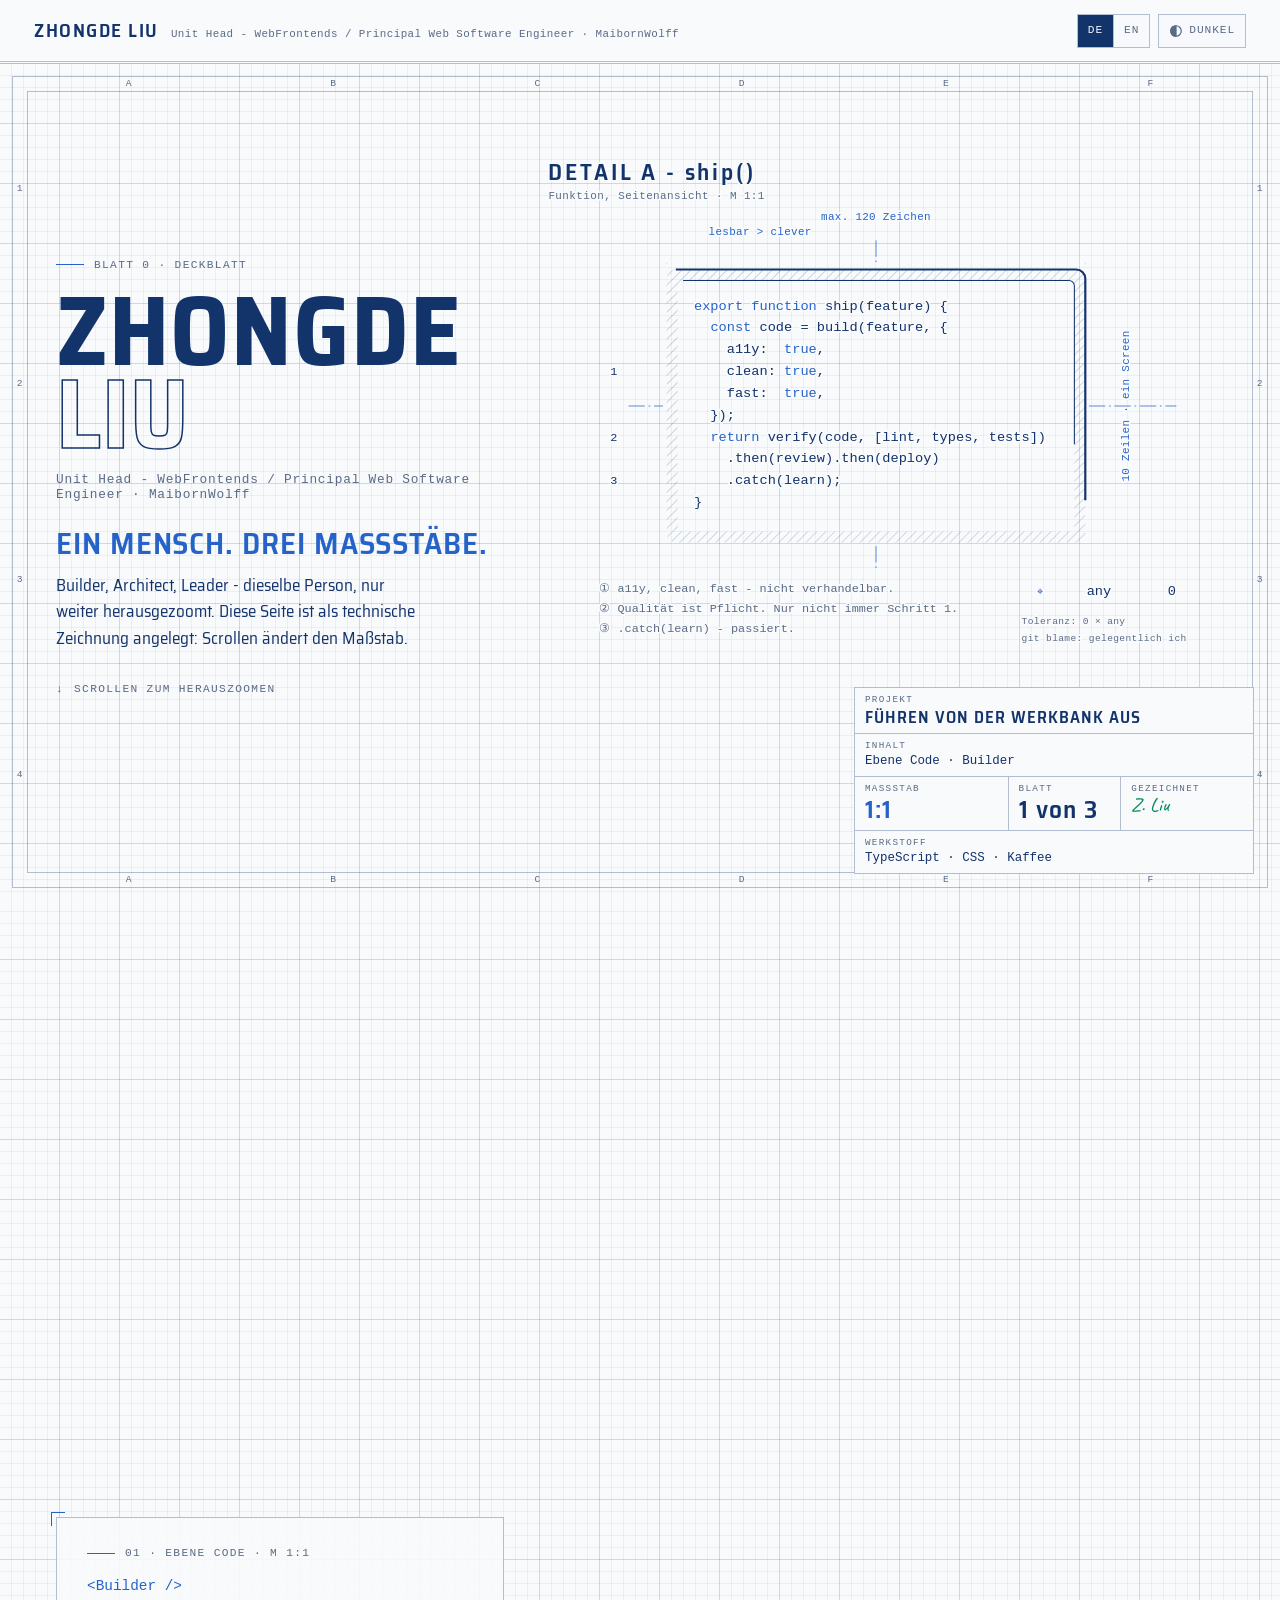
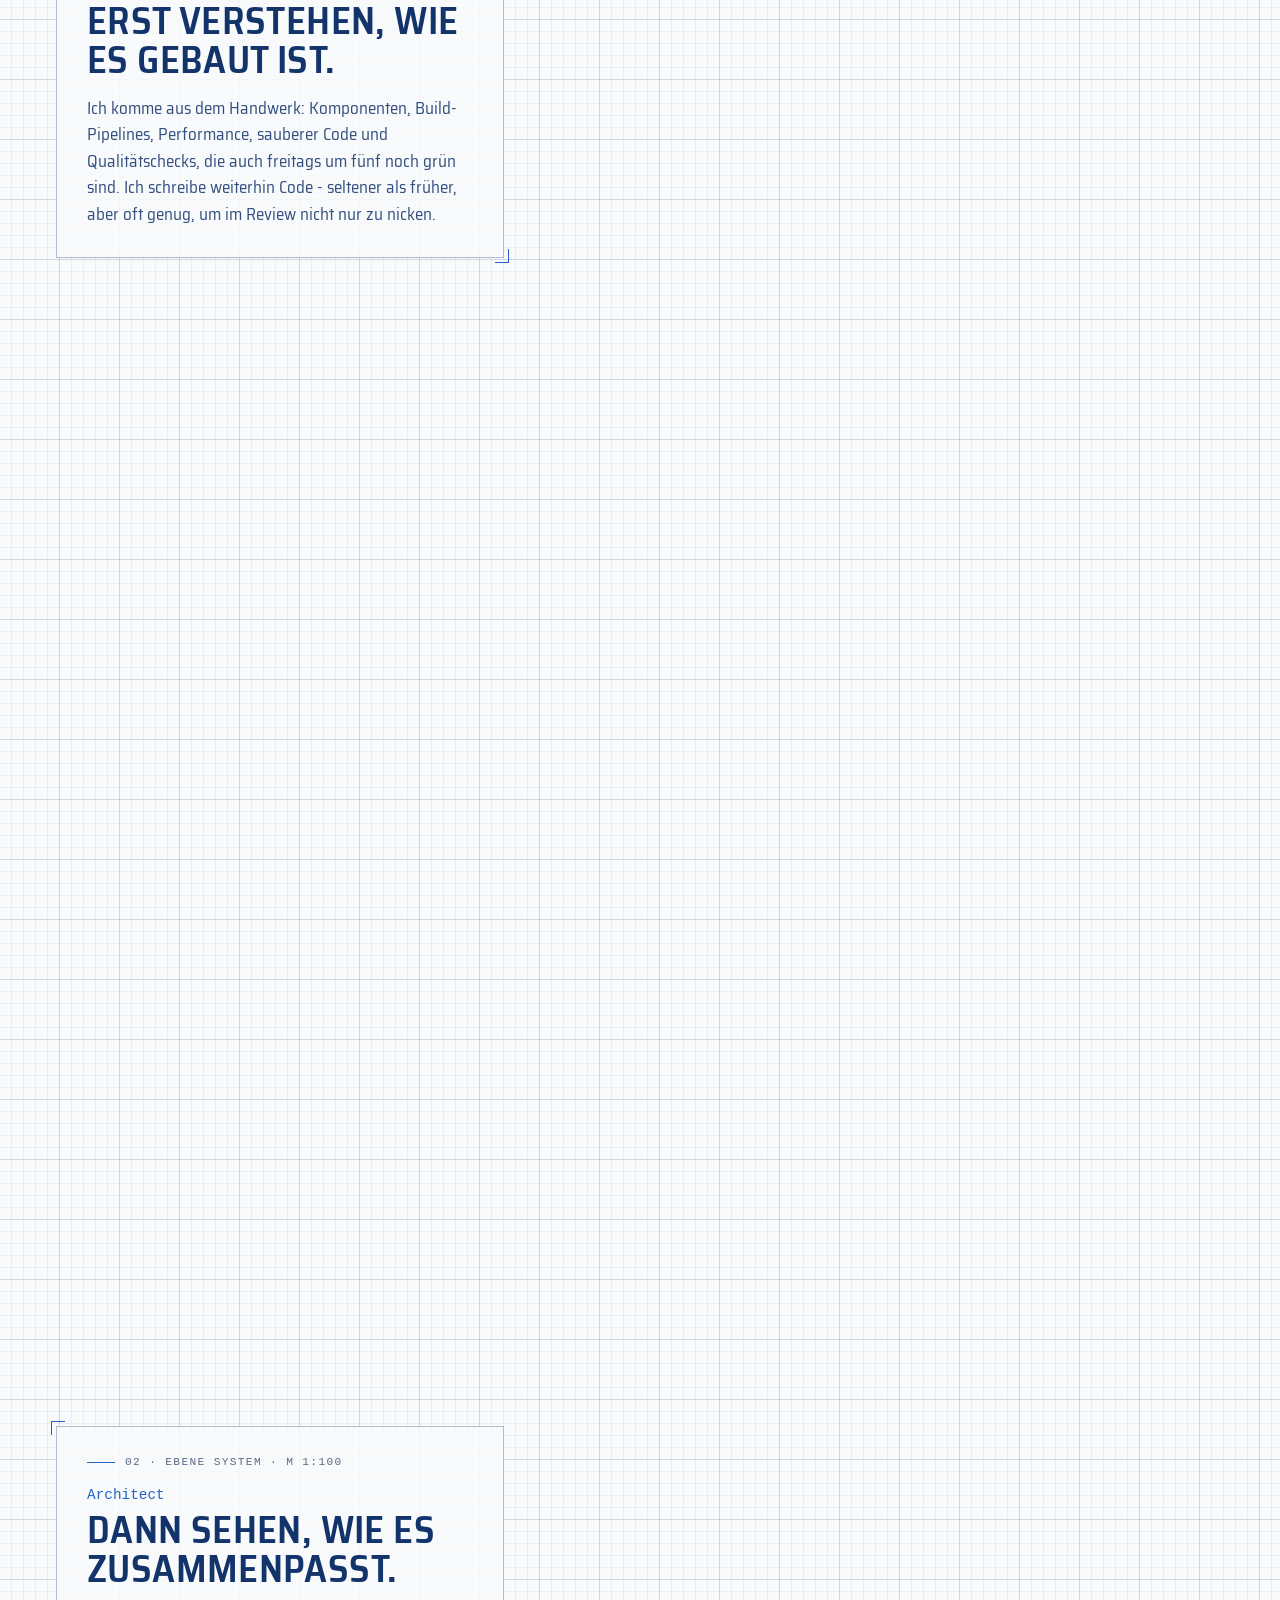
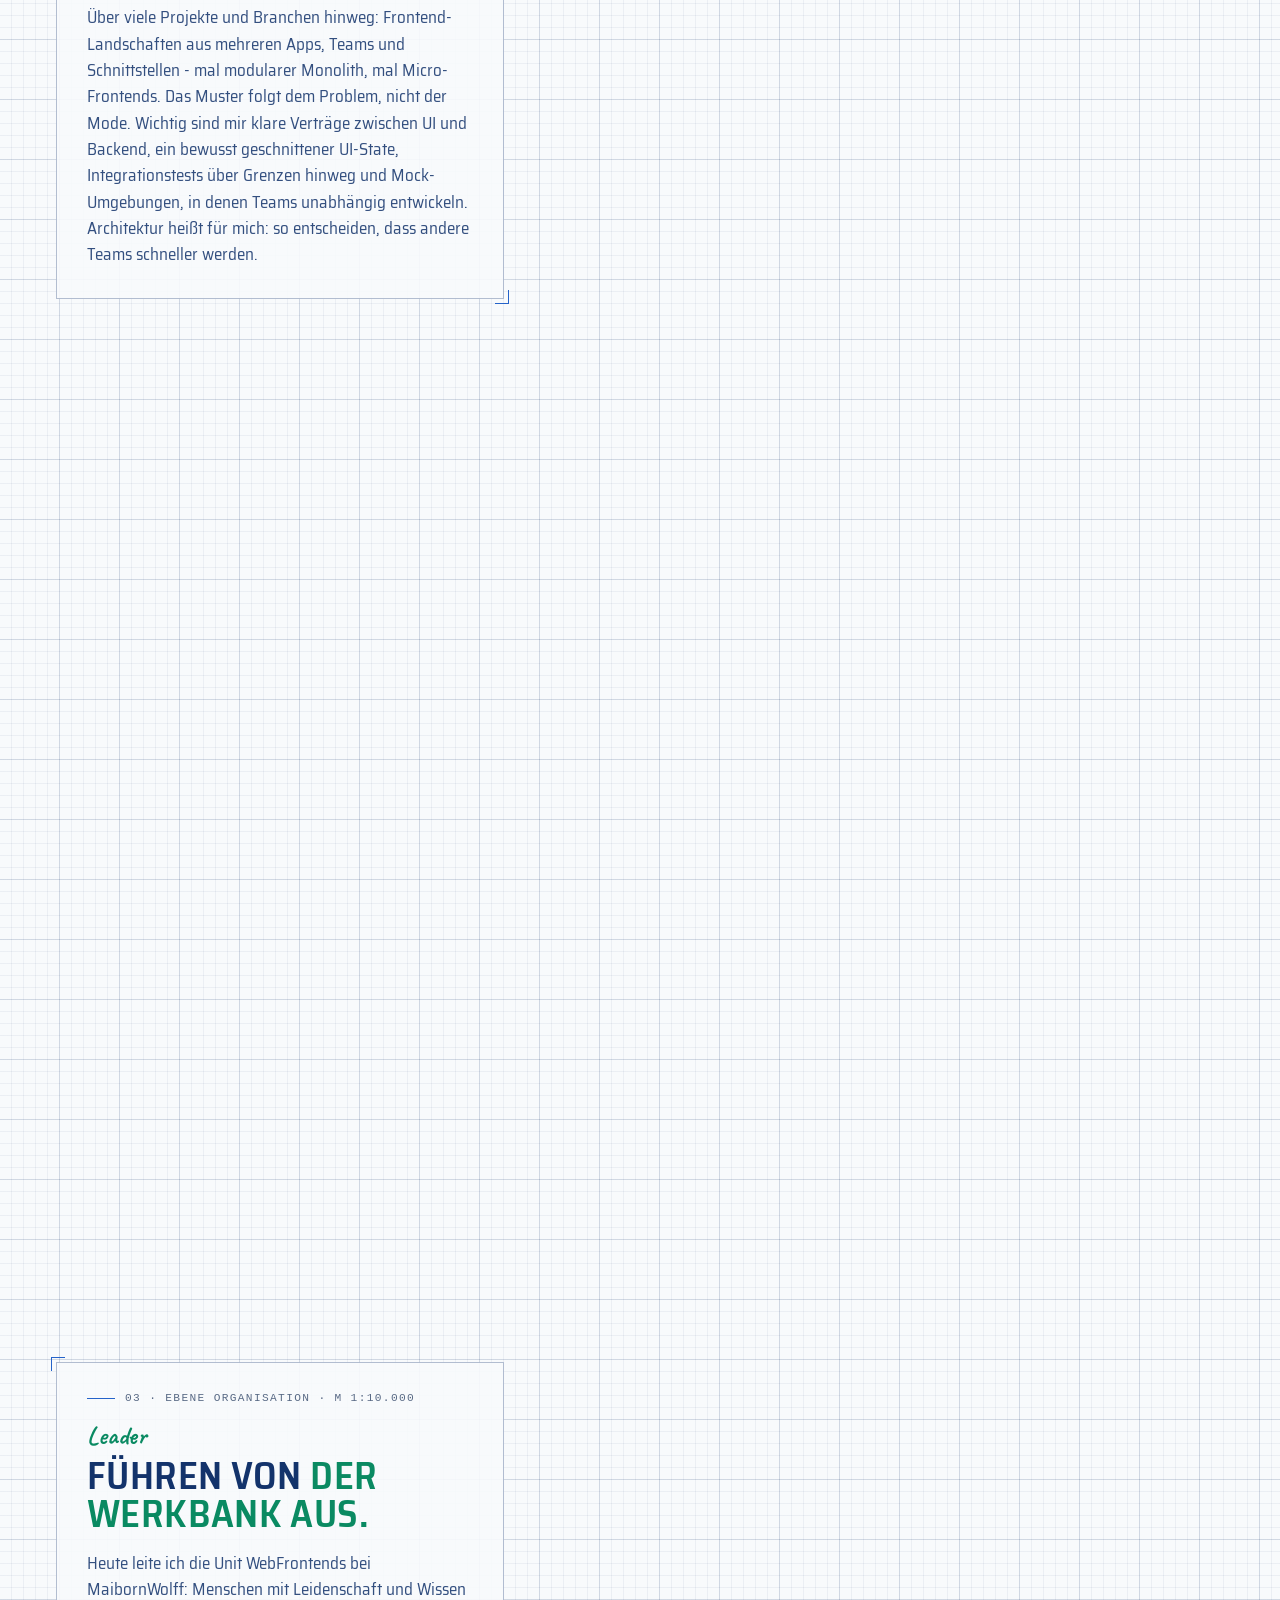
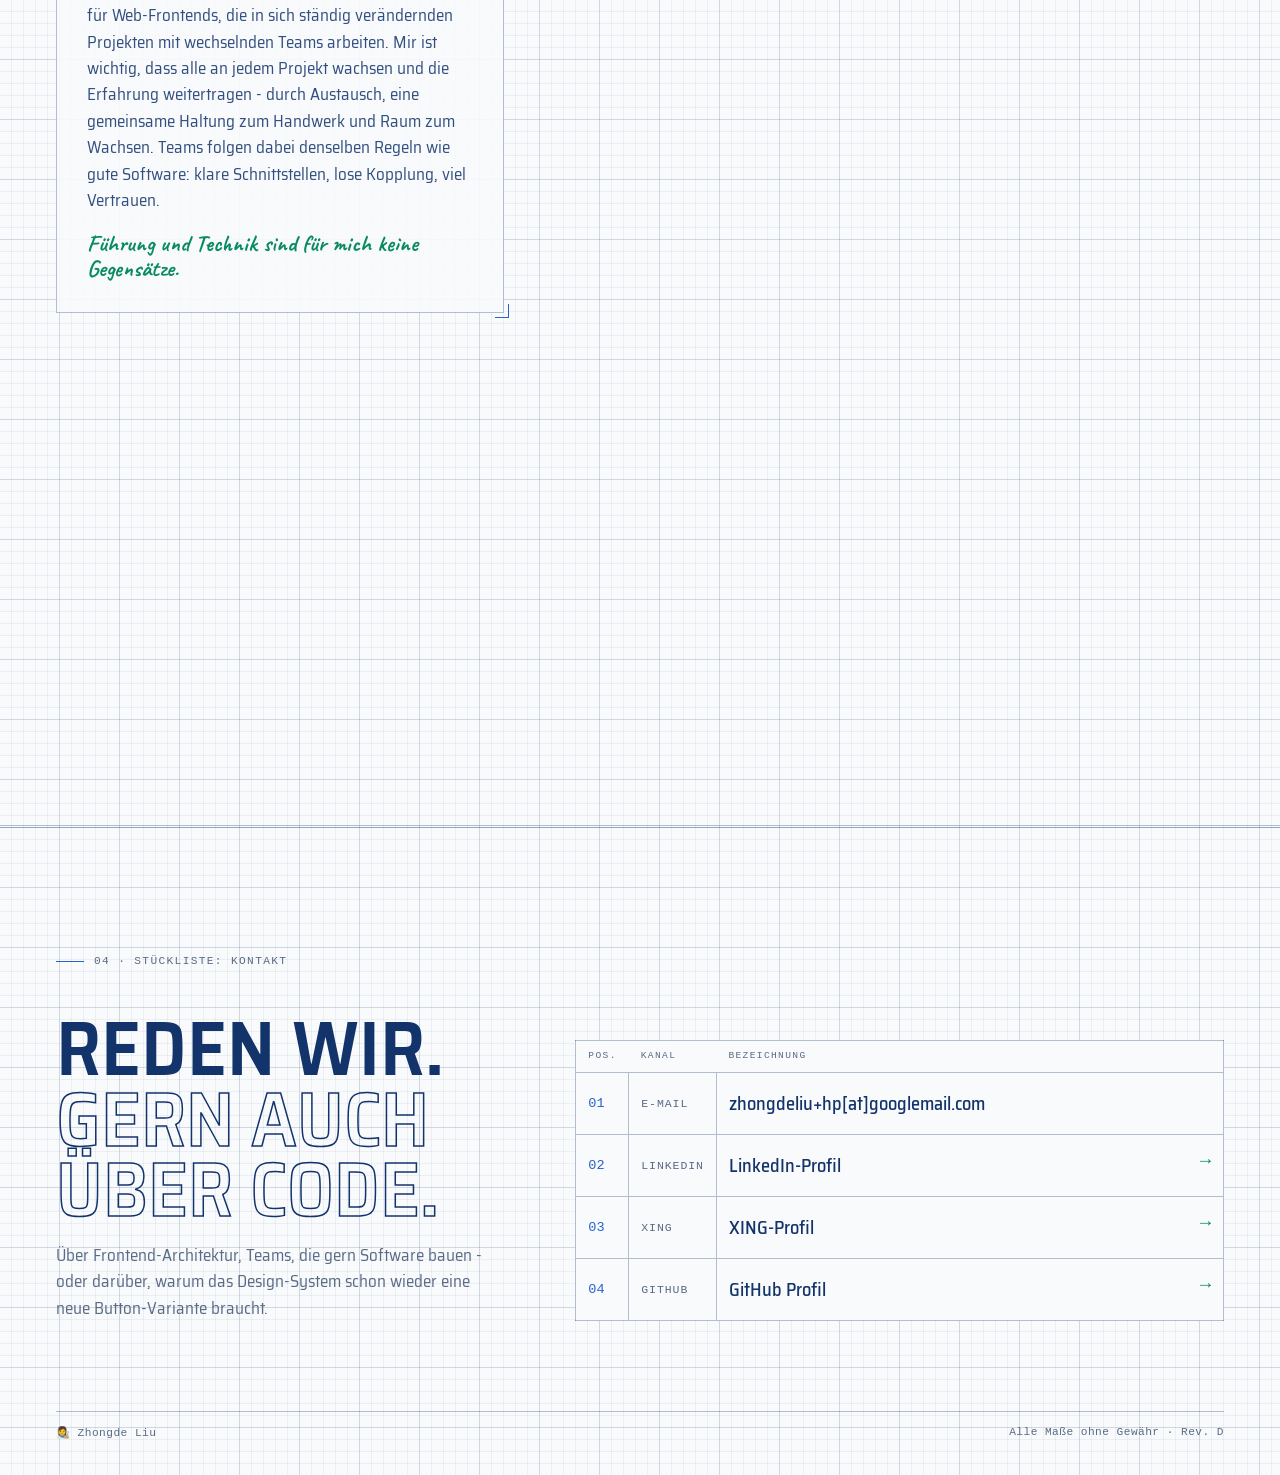
==== commit 88c05dc3: "Publish 645017d from zhongdeliu/zhongde-liu-homepage" ====
--- a/de/index.html
+++ b/de/index.html
@@ -1,3 +1,3 @@
-<!DOCTYPE html><html lang="de"><head><meta charset="utf-8"><meta name="viewport" content="width=device-width, initial-scale=1"><title>Zhongde Liu · Führen von der Werkbank aus</title><meta name="description" content="Zhongde Liu - Unit Head - WebFrontends / Principal Web Software Engineer bei MaibornWolff. Builder, Architect, Leader - als technische Zeichnung in drei Maßstäben."><link rel="canonical" href="https://www.zhongdeliu.de/de/"><link rel="alternate" hreflang="de" href="https://www.zhongdeliu.de/de/"><link rel="alternate" hreflang="en" href="https://www.zhongdeliu.de/en/"><link rel="alternate" hreflang="x-default" href="https://www.zhongdeliu.de/de/"><meta property="og:type" content="website"><meta property="og:url" content="https://www.zhongdeliu.de/de/"><meta property="og:title" content="Zhongde Liu · Führen von der Werkbank aus"><meta property="og:description" content="Zhongde Liu - Unit Head - WebFrontends / Principal Web Software Engineer bei MaibornWolff. Builder, Architect, Leader - als technische Zeichnung in drei Maßstäben."><meta property="og:locale" content="de_DE"><link rel="icon" href="/favicon.ico" sizes="32x32"><link rel="icon" href="/favicon.svg" type="image/svg+xml"><link rel="apple-touch-icon" href="/apple-touch-icon.png"><meta name="theme-color" content="#0a1f3a" media="(prefers-color-scheme: dark)"><meta name="theme-color" content="#f8fafc" media="(prefers-color-scheme: light)"><link rel="preload" href="/_astro/saira-semi-condensed-latin-400-normal.DBFPQfhT.woff2" as="font" type="font/woff2" crossorigin><link rel="preload" href="/_astro/saira-semi-condensed-latin-600-normal.BlCmTINa.woff2" as="font" type="font/woff2" crossorigin><!-- Pre-paint: apply the saved theme before first render (no light/dark flash) --><script>
+<!DOCTYPE html><html lang="de"><head><meta charset="utf-8"><meta name="viewport" content="width=device-width, initial-scale=1"><title>Zhongde Liu · Führen von der Werkbank aus</title><meta name="description" content="Zhongde Liu - Unit Head - WebFrontends / Principal Web Software Engineer bei MaibornWolff. Builder, Architect, Leader - als technische Zeichnung in drei Maßstäben."><link rel="canonical" href="https://www.zhongdeliu.de/de/"><link rel="alternate" hreflang="de" href="https://www.zhongdeliu.de/de/"><link rel="alternate" hreflang="en" href="https://www.zhongdeliu.de/en/"><link rel="alternate" hreflang="x-default" href="https://www.zhongdeliu.de/de/"><meta property="og:type" content="website"><meta property="og:url" content="https://www.zhongdeliu.de/de/"><meta property="og:title" content="Zhongde Liu · Führen von der Werkbank aus"><meta property="og:description" content="Zhongde Liu - Unit Head - WebFrontends / Principal Web Software Engineer bei MaibornWolff. Builder, Architect, Leader - als technische Zeichnung in drei Maßstäben."><meta property="og:locale" content="de_DE"><meta property="og:image" content="https://www.zhongdeliu.de/og-image.png"><meta property="og:image:width" content="1200"><meta property="og:image:height" content="630"><meta property="og:image:alt" content="Zhongde Liu · Führen von der Werkbank aus"><meta name="twitter:card" content="summary_large_image"><meta name="twitter:title" content="Zhongde Liu · Führen von der Werkbank aus"><meta name="twitter:description" content="Zhongde Liu - Unit Head - WebFrontends / Principal Web Software Engineer bei MaibornWolff. Builder, Architect, Leader - als technische Zeichnung in drei Maßstäben."><meta name="twitter:image" content="https://www.zhongdeliu.de/og-image.png"><link rel="icon" href="/favicon.ico" sizes="32x32"><link rel="icon" href="/favicon.svg" type="image/svg+xml"><link rel="apple-touch-icon" href="/apple-touch-icon.png"><meta name="theme-color" content="#0a1f3a" media="(prefers-color-scheme: dark)"><meta name="theme-color" content="#f8fafc" media="(prefers-color-scheme: light)"><link rel="preload" href="/_astro/saira-semi-condensed-latin-400-normal.DBFPQfhT.woff2" as="font" type="font/woff2" crossorigin><link rel="preload" href="/_astro/saira-semi-condensed-latin-600-normal.BlCmTINa.woff2" as="font" type="font/woff2" crossorigin><!-- Pre-paint: apply the saved theme before first render (no light/dark flash) --><script>
     (function(){var r=document.documentElement;r.classList.add("js");try{var t=localStorage.getItem("zl-theme");if(t==="light"||t==="dark")r.setAttribute("data-theme",t);}catch(e){}})();
-  </script><link rel="stylesheet" href="/_astro/Base.D9mLEp5T.css"><link rel="stylesheet" href="/_astro/index.y4EOrMya.css"></head><body class="paper"><header class="head" data-astro-cid-nen7h5rs><div class="head-in" data-astro-cid-nen7h5rs><a class="brand" href="#top" data-astro-cid-nen7h5rs><b data-astro-cid-nen7h5rs>Zhongde Liu</b><span data-astro-cid-nen7h5rs>Unit Head - WebFrontends / Principal Web Software Engineer · MaibornWolff</span></a><div class="ctrls" data-astro-cid-nen7h5rs><nav class="seg" aria-label="Sprache / Language" data-astro-cid-nen7h5rs><a href="/de/" hreflang="de" lang="de" aria-current="page" data-astro-cid-nen7h5rs>DE</a><a href="/en/" hreflang="en" lang="en" data-astro-cid-nen7h5rs>EN</a></nav><div class="seg" data-astro-cid-nen7h5rs><button type="button" class="theme-btn" id="themeBtn" aria-label="Farbschema wechseln" data-astro-cid-nen7h5rs><svg viewBox="0 0 16 16" aria-hidden="true" data-astro-cid-nen7h5rs><circle cx="8" cy="8" r="6" data-astro-cid-nen7h5rs></circle><path d="M8 2a6 6 0 0 0 0 12z" fill="currentColor" data-astro-cid-nen7h5rs></path></svg><!-- The label names the scheme you'd switch to; CSS picks the right one before first paint --><span class="to-light" data-astro-cid-nen7h5rs>HELL</span><span class="to-dark" data-astro-cid-nen7h5rs>DUNKEL</span></button></div></div></div></header><script type="module">function e(e){try{localStorage.setItem(`zl-theme`,e)}catch{}}function t(t){if(!t)return;let n=document.documentElement,r=window.matchMedia(`(prefers-color-scheme: light)`),i=()=>n.getAttribute(`data-theme`)??(r.matches?`light`:`dark`);t.addEventListener(`click`,()=>{let t=i()===`dark`?`light`:`dark`;n.setAttribute(`data-theme`,t),e(t)})}t(document.getElementById(`themeBtn`));</script><main id="top"><h1 class="sr-only">Zhongde Liu - Führen von der Werkbank aus</h1><section id="sheet" aria-label="Code, System, Organisation" data-astro-cid-7tameqwl><div class="stage" aria-hidden="true" data-astro-cid-7tameqwl><div class="sheet-in paper" data-astro-cid-7tameqwl><div class="warm" data-astro-cid-7tameqwl></div><div class="frame" data-astro-cid-7tameqwl><div class="zones top" data-astro-cid-7tameqwl><span data-astro-cid-7tameqwl>A</span><span data-astro-cid-7tameqwl>B</span><span data-astro-cid-7tameqwl>C</span><span data-astro-cid-7tameqwl>D</span><span data-astro-cid-7tameqwl>E</span><span data-astro-cid-7tameqwl>F</span></div><div class="zones bot" data-astro-cid-7tameqwl><span data-astro-cid-7tameqwl>A</span><span data-astro-cid-7tameqwl>B</span><span data-astro-cid-7tameqwl>C</span><span data-astro-cid-7tameqwl>D</span><span data-astro-cid-7tameqwl>E</span><span data-astro-cid-7tameqwl>F</span></div><div class="zones lft" data-astro-cid-7tameqwl><span data-astro-cid-7tameqwl>1</span><span data-astro-cid-7tameqwl>2</span><span data-astro-cid-7tameqwl>3</span><span data-astro-cid-7tameqwl>4</span></div><div class="zones rgt" data-astro-cid-7tameqwl><span data-astro-cid-7tameqwl>1</span><span data-astro-cid-7tameqwl>2</span><span data-astro-cid-7tameqwl>3</span><span data-astro-cid-7tameqwl>4</span></div></div><svg class="dwg-svg" viewBox="0 0 800 600" preserveAspectRatio="xMidYMid meet" data-astro-cid-7tameqwl><defs data-astro-cid-7tameqwl><pattern id="hatch" width="7" height="7" patternUnits="userSpaceOnUse" patternTransform="rotate(45)" data-astro-cid-7tameqwl><line class="hl" x1="0" y1="0" x2="0" y2="7" data-astro-cid-7tameqwl></line></pattern><pattern id="xhatch" width="9" height="9" patternUnits="userSpaceOnUse" patternTransform="rotate(45)" data-astro-cid-7tameqwl><line class="hl" x1="0" y1="0" x2="0" y2="9" data-astro-cid-7tameqwl></line><line class="hl" x1="0" y1="0" x2="9" y2="0" data-astro-cid-7tameqwl></line></pattern></defs><g class="dwg" id="d0"><text class="t-title fx" x="40" y="52">DETAIL A - ship()</text><text class="t-sub fx" x="40" y="72">Funktion, Seitenansicht · M 1:1</text><!-- centre lines --><path class="cl fx" d="M128 300H166M634 300H730M400 118V146M400 454V478"></path><!-- housing --><rect class="ln thick" x="170" y="150" width="460" height="300" rx="10"></rect><rect class="ln" x="182" y="162" width="436" height="276" rx="6"></rect><path class="fx hatchfill" fill-rule="evenodd" d="M180 150h440a10 10 0 0 1 10 10v280a10 10 0 0 1-10 10H180a10 10 0 0 1-10-10V160a10 10 0 0 1 10-10z M188 162h424a6 6 0 0 1 6 6v264a6 6 0 0 1-6 6H188a6 6 0 0 1-6-6V168a6 6 0 0 1 6-6z"></path><!-- code --><text class="code fx" x="200" y="194"><tspan class="kw">export function</tspan> <tspan class="fn">ship</tspan>(feature) {</text><text class="code fx" x="200" y="218">  <tspan class="kw">const</tspan> code = build(feature, {</text><text class="code fx" x="200" y="242">    a11y:  <tspan class="kw">true</tspan>,</text><text class="code fx" x="200" y="266">    clean: <tspan class="kw">true</tspan>,</text><text class="code fx" x="200" y="290">    fast:  <tspan class="kw">true</tspan>,</text><text class="code fx" x="200" y="314">  });</text><text class="code fx" x="200" y="338">  <tspan class="kw">return</tspan> verify(code, [lint, types, tests])</text><text class="code fx" x="200" y="362">    .then(review).then(deploy)</text><text class="code fx" x="200" y="386">    .catch(learn);</text><text class="code fx" x="200" y="410">}</text><!-- width dimension --><path class="ln thin c2" d="M170 144V94M630 144V94"></path><path class="ln thin c2" d="M170 104H630"></path><path class="ln thin c2" d="M170 104l11-4v8zM630 104l-11-4v8z"></path><text class="dim fx" x="400" y="96" text-anchor="middle">max. 120 Zeichen</text><!-- height dimension --><path class="ln thin c2" d="M636 150H698M636 450H698"></path><path class="ln thin c2" d="M688 150V450"></path><path class="ln thin c2" d="M688 150l-4 11h8zM688 450l-4-11h8z"></path><text class="dim fx" transform="translate(678 300) rotate(-90)" text-anchor="middle">10 Zeilen · ein Screen</text><!-- surface finish symbol --><path class="ln thin" d="M196 146l7-12 7 12M203 134l9-18h96"></path><text class="dim fx" x="216" y="112">lesbar &gt; clever</text><!-- balloons --><circle class="ln" cx="112" cy="261" r="13"></circle><text class="bal fx" x="112" y="266" text-anchor="middle">1</text><path class="ln thin" d="M125 261H190M190 236V294M190 236h6M190 294h6"></path><circle class="ln" cx="112" cy="333" r="13"></circle><text class="bal fx" x="112" y="338" text-anchor="middle">2</text><path class="ln thin" d="M125 333H214"></path><circle class="ln" cx="112" cy="381" r="13"></circle><text class="bal fx" x="112" y="386" text-anchor="middle">3</text><path class="ln thin" d="M125 381H232"></path><!-- notes --><text class="note fx" x="96" y="504">① a11y, clean, fast - nicht verhandelbar.</text><text class="note fx" x="96" y="526">② Qualität ist Pflicht. Nur nicht immer Schritt 1.</text><text class="note fx" x="96" y="548">③ .catch(learn) - passiert.</text><!-- tolerance frame --><rect class="ln" x="560" y="486" width="200" height="34"></rect><path class="ln" d="M600 486V520M690 486V520"></path><text class="dim fx" x="580" y="508" text-anchor="middle">⌖</text><text class="code fx" x="645" y="508" text-anchor="middle">any</text><text class="code fx" x="725" y="508" text-anchor="middle">0</text><text class="sm fx" x="560" y="540">Toleranz: 0 × any</text><text class="sm fx" x="560" y="558">git blame: gelegentlich ich</text></g><g class="dwg" id="d1"><text class="dim fx" x="400" y="30" text-anchor="middle">Räume lose gekoppelt · Türen = Interfaces</text><!-- dimension chain --><path class="ln thin c2" d="M80 84V46M300 96V46M500 96V46M720 84V46"></path><path class="ln thin c2" d="M80 56H720"></path><path class="ln thin c2" d="M74 62l12-12M294 62l12-12M494 62l12-12M714 62l12-12"></path><text class="dim fx" x="190" y="50" text-anchor="middle">2,20</text><text class="dim fx" x="400" y="50" text-anchor="middle">2,00</text><text class="dim fx" x="610" y="50" text-anchor="middle">2,20</text><!-- outer walls --><rect class="ln thick" x="80" y="90" width="640" height="380"></rect><rect class="ln" x="92" y="102" width="616" height="356"></rect><path class="fx hatchfill" fill-rule="evenodd" d="M80 90h640v380H80z M92 102h616v356H92z"></path><!-- interior walls --><path class="ln thick" d="M300 102V330M500 102V330"></path><path class="ln thick" d="M92 330H160M210 330H375M425 330H560M610 330H708"></path><!-- doors --><path class="ln thin" d="M160 330V280A50 50 0 0 1 210 330"></path><path class="ln thin" d="M375 330V280A50 50 0 0 1 425 330"></path><path class="ln thin" d="M560 330V280A50 50 0 0 1 610 330"></path><!-- rooms --><text class="room fx" x="196" y="182" text-anchor="middle">Feature A</text><text class="sm fx" x="196" y="202" text-anchor="middle">Team · klarer Schnitt</text><text class="room fx" x="400" y="182" text-anchor="middle">Feature B</text><text class="sm c2t fx" x="400" y="202" text-anchor="middle">Detail A → Blatt 1</text><circle class="dash fx" cx="400" cy="262" r="26"></circle><text class="bal fx" x="400" y="267" text-anchor="middle">A</text><text class="room fx" x="604" y="182" text-anchor="middle">Feature C</text><text class="sm fx" x="604" y="202" text-anchor="middle">Team · klarer Schnitt</text><!-- corridor: routing + UI state supply line --><text class="sm fx" x="400" y="352" text-anchor="middle">Routing · Komposition</text><path class="pipe fx" d="M130 372H670M260 372V300M475 372V300M665 372V300"></path><circle class="ln thin c2" cx="260" cy="296" r="4"></circle><circle class="ln thin c2" cx="475" cy="296" r="4"></circle><circle class="ln thin c2" cx="665" cy="296" r="4"></circle><text class="sm c2t fx" x="400" y="392" text-anchor="middle">UI-State · Leitung in jeden Raum</text><!-- interfaces to the outside (lollipop notation) --><path class="ln c2" d="M92 366H52"></path><circle class="ln c2" cx="44" cy="366" r="8"></circle><text class="sm fx" x="44" y="394" text-anchor="middle">Auth</text><path class="ln c2" d="M708 366H748"></path><circle class="ln c2" cx="756" cy="366" r="8"></circle><text class="sm fx" x="756" y="394" text-anchor="middle">API</text><!-- legend --><path class="ln thin c2" d="M326 512H342"></path><circle class="ln thin c2" cx="347" cy="512" r="5"></circle><text class="sm fx" x="362" y="516">Interface / Vertrag</text><path class="pipe fx" d="M322 536H352"></path><text class="sm fx" x="362" y="540">UI-State-Leitung</text><!-- design system foundation --><path class="ln" d="M92 402H708"></path><rect class="fx xfill" x="92" y="402" width="616" height="56"></rect><text class="room fx" x="400" y="437" text-anchor="middle" style="font-size:17px">Design-System · tragend</text><!-- mock annex --><path class="dash fx" d="M640 470V500M560 500h160v56H560z"></path><text class="sm fx" x="640" y="524" text-anchor="middle">Mock-Umgebung</text><text class="sm fx" x="640" y="542" text-anchor="middle">für Integrationstests</text><!-- title --><text class="t-title fx" x="80" y="528">GRUNDRISS EG</text><text class="t-sub fx" x="80" y="548">Frontend-Landschaft · M 1:100</text></g><g class="dwg" id="d2"><text class="t-title fx" x="56" y="42">LAGEPLAN</text><text class="t-sub fx" x="56" y="60">Unit WebFrontends · M 1:10.000</text><!-- scale bar --><path class="ln thin" d="M330 40h150M330 36v8M405 36v8M480 36v8"></path><rect class="fx" x="330" y="37" width="75" height="6" style="fill:var(--ln)"></rect><text class="sm fx" x="330" y="58" text-anchor="middle">0</text><text class="sm fx" x="405" y="58" text-anchor="middle">1 Sprint</text><text class="sm fx" x="480" y="58" text-anchor="middle">2 Sprints</text><!-- boundary --><path class="cl fx" d="M50 80L745 70L760 520L45 535Z"></path><text class="sm fx" x="740" y="92" text-anchor="end">Grenze Unit</text><!-- roads --><path class="ln" d="M45 292C240 262 560 336 755 286"></path><path class="ln" d="M45 316C240 286 560 360 755 310"></path><path class="ln" d="M412 74C395 200 452 400 408 528"></path><path class="ln" d="M436 74C419 200 476 400 432 528"></path><circle class="ln plaza" cx="432" cy="308" r="44"></circle><!-- squad buildings --><path class="ln thick" d="M120 120H320V170H290V230H120Z"></path><path class="fx hatchfill" d="M120 120H320V170H290V230H120Z"></path><path class="ln thick" d="M500 110H670V215H560V180H500Z"></path><path class="fx hatchfill" d="M500 110H670V215H560V180H500Z"></path><!-- planned project: dashed outline, no hatch --><path class="dash fx" d="M120 380H320V490H200V455H120Z"></path><text class="room fx" x="205" y="172" text-anchor="middle">Projekt</text><text class="room fx" x="585" y="152" text-anchor="middle">Projekt</text><text class="sm c2t fx" x="615" y="198" text-anchor="middle">Plan → Blatt 2</text><text class="room fx" x="232" y="428" text-anchor="middle">Projekt</text><text class="sm fx" x="232" y="448" text-anchor="middle">in Planung</text><!-- people moving between projects --><path class="move fx" d="M318 224C380 256 450 252 496 204"></path><path class="ln c2" d="M323.4 232.4L318 224L328 223.5M486.4 206.8L496 204L493.6 213.7"></path><path class="move fx" d="M300 238C332 288 332 336 306 376"></path><path class="ln c2" d="M300.5 248L300 238L308.9 242.6M314.9 371.5L306 376L306.5 366"></path><!-- park: community of practice --><circle class="ln thin" cx="540" cy="404" r="16"></circle><circle class="ln thin" cx="582" cy="388" r="14"></circle><circle class="ln thin" cx="626" cy="404" r="17"></circle><circle class="ln thin" cx="670" cy="392" r="14"></circle><circle class="ln thin" cx="560" cy="446" r="15"></circle><circle class="ln thin" cx="608" cy="452" r="13"></circle><circle class="ln thin" cx="652" cy="444" r="16"></circle><circle class="ln thin" cx="700" cy="436" r="12"></circle><text class="sm fx" x="620" y="492" text-anchor="middle">Community of Practice</text><!-- people --><g class="people"><circle class="dot fx" cx="140" cy="252" r="4"></circle><circle class="dot fx" cx="172" cy="258" r="4"></circle><circle class="dot fx" cx="206" cy="249" r="4"></circle><circle class="dot fx" cx="240" cy="257" r="4"></circle><circle class="dot fx" cx="272" cy="248" r="4"></circle><circle class="dot fx" cx="318" cy="205" r="4"></circle><circle class="dot fx" cx="520" cy="240" r="4"></circle><circle class="dot fx" cx="556" cy="236" r="4"></circle><circle class="dot fx" cx="594" cy="244" r="4"></circle><circle class="dot fx" cx="632" cy="238" r="4"></circle><circle class="dot fx" cx="690" cy="150" r="4"></circle><circle class="dot fx" cx="480" cy="160" r="4"></circle><circle class="dot fx" cx="150" cy="356" r="4"></circle><circle class="dot fx" cx="190" cy="350" r="4"></circle><circle class="dot fx" cx="230" cy="358" r="4"></circle><circle class="dot fx" cx="272" cy="352" r="4"></circle><circle class="dot fx" cx="342" cy="420" r="4"></circle><circle class="dot fx" cx="342" cy="462" r="4"></circle><circle class="dot fx" cx="596" cy="424" r="4"></circle><circle class="dot fx" cx="636" cy="428" r="4"></circle></g><!-- north arrow --><circle class="ln thin" cx="712" cy="136" r="16"></circle><path class="ln" d="M712 116L720 152L712 145L704 152Z"></path><text class="sm fx" x="712" y="112" text-anchor="middle">N</text><!-- redline: human annotations --><path class="ln acc" d="M432.0 242.0A15 15 0 0 1 458.8 247.7A15 15 0 0 1 481.0 263.8A15 15 0 0 1 494.8 287.6A15 15 0 0 1 497.6 314.9A15 15 0 0 1 489.2 341.0A15 15 0 0 1 470.8 361.4A15 15 0 0 1 445.7 372.6A15 15 0 0 1 418.3 372.6A15 15 0 0 1 393.2 361.4A15 15 0 0 1 374.8 341.0A15 15 0 0 1 366.4 314.9A15 15 0 0 1 369.2 287.6A15 15 0 0 1 383.0 263.8A15 15 0 0 1 405.2 247.7A15 15 0 0 1 432.0 242.0"></path><path class="ln acc thick" d="M334 142C380 108 450 108 494 140M494 140l-13-1M494 140l-5-12"></path><text class="hand sm-h fx" x="414" y="104" text-anchor="middle">klare Schnittstellen</text><text class="hand sm-h fx" x="60" y="520">Teams wechseln. Erfahrung wächst.</text><circle class="accfill fx" cx="432" cy="308" r="8"></circle><path class="ln acc" d="M440 318C474 380 520 470 500 552"></path><text class="hand fx" x="500" y="578" text-anchor="middle">ich (meist dazwischen)</text><path class="ln acc" d="M512 236l12-20h-24z"></path><text class="hand sm-h fx" x="512" y="232" text-anchor="middle" style="font-size:15px">C</text></g></svg><!-- data-* feed the scroll engine; initial values are level 0 --><div class="tblock" data-of="von" data-locale="de-DE" data-levels="[&quot;Ebene Code · Builder&quot;,&quot;Ebene System · Architect&quot;,&quot;Ebene Organisation · Leader&quot;]" data-astro-cid-5kyhikxs><div class="tb-row tb-proj tb-hide-m" data-astro-cid-5kyhikxs><span class="k" data-astro-cid-5kyhikxs>Projekt</span><span class="v" data-astro-cid-5kyhikxs>Führen von der Werkbank aus</span></div><div class="tb-row tb-hide-m" data-astro-cid-5kyhikxs><span class="k" data-astro-cid-5kyhikxs>Inhalt</span><span class="v" id="tbContent" data-astro-cid-5kyhikxs>Ebene Code · Builder</span></div><div class="tb-grid main" data-astro-cid-5kyhikxs><div data-astro-cid-5kyhikxs><span class="k" data-astro-cid-5kyhikxs>Maßstab</span><span class="v big" id="tbScale" data-astro-cid-5kyhikxs>1:1</span></div><div data-astro-cid-5kyhikxs><span class="k" data-astro-cid-5kyhikxs>Blatt</span><span class="v big" id="tbSheet" data-astro-cid-5kyhikxs>1 von 3</span></div><div data-astro-cid-5kyhikxs><span class="k" data-astro-cid-5kyhikxs>Gezeichnet</span><span class="v tb-sign" data-astro-cid-5kyhikxs>Z. Liu</span></div></div><div class="tb-row tb-hide-m tb-hide-t" data-astro-cid-5kyhikxs><span class="k" data-astro-cid-5kyhikxs>Werkstoff</span><span class="v" data-astro-cid-5kyhikxs>TypeScript · CSS · Kaffee</span></div></div></div></div><div class="notes" data-astro-cid-7tameqwl><div class="chapter hero" data-astro-cid-7tameqwl><div class="card hero-card" data-astro-cid-ge2uvauf><p class="kicker" data-astro-cid-ge2uvauf>Blatt 0 · Deckblatt</p><p class="name" data-astro-cid-ge2uvauf>Zhongde<span data-astro-cid-ge2uvauf>Liu</span></p><p class="sub" data-astro-cid-ge2uvauf>Unit Head - WebFrontends / Principal Web Software Engineer · MaibornWolff</p><p class="pitch" data-astro-cid-ge2uvauf>Ein Mensch. Drei Maßstäbe.</p><p class="copy" data-astro-cid-ge2uvauf>Builder, Architect, Leader - dieselbe Person, nur weiter herausgezoomt. Diese Seite ist als technische Zeichnung angelegt: Scrollen ändert den Maßstab.</p><p class="hint" data-astro-cid-ge2uvauf><i data-astro-cid-ge2uvauf>↓</i><span data-astro-cid-ge2uvauf>Scrollen zum Herauszoomen</span></p></div></div><div class="chapter" data-astro-cid-7tameqwl><article class="card" data-level="0" data-astro-cid-e6jgshqh><p class="kicker" data-astro-cid-e6jgshqh>01 · Ebene Code · M 1:1</p><p class="role" data-astro-cid-e6jgshqh>&lt;Builder /&gt;</p><h2 data-astro-cid-e6jgshqh>Erst verstehen, wie es gebaut ist.</h2><p class="copy" data-astro-cid-e6jgshqh>Ich komme aus dem Handwerk: Komponenten, Build-Pipelines, Performance, sauberer Code und Qualitätschecks, die auch freitags um fünf noch grün sind. Ich schreibe weiterhin Code - seltener als früher, aber oft genug, um im Review nicht nur zu nicken.</p></article></div><div class="chapter" data-astro-cid-7tameqwl><article class="card" data-level="1" data-astro-cid-e6jgshqh><p class="kicker" data-astro-cid-e6jgshqh>02 · Ebene System · M 1:100</p><p class="role" data-astro-cid-e6jgshqh>Architect</p><h2 data-astro-cid-e6jgshqh>Dann sehen, wie es zusammenpasst.</h2><p class="copy" data-astro-cid-e6jgshqh>Über viele Projekte und Branchen hinweg: Frontend-Landschaften aus mehreren Apps, Teams und Schnittstellen - mal modularer Monolith, mal Micro-Frontends. Das Muster folgt dem Problem, nicht der Mode. Wichtig sind mir klare Verträge zwischen UI und Backend, ein bewusst geschnittener UI-State, Integrationstests über Grenzen hinweg und Mock-Umgebungen, in denen Teams unabhängig entwickeln. Architektur heißt für mich: so entscheiden, dass andere Teams schneller werden.</p></article></div><div class="chapter" data-astro-cid-7tameqwl><article class="card org" data-level="2" data-astro-cid-e6jgshqh><p class="kicker" data-astro-cid-e6jgshqh>03 · Ebene Organisation · M 1:10.000</p><p class="role" data-astro-cid-e6jgshqh>Leader</p><h2 data-astro-cid-e6jgshqh>Führen von <em>der Werkbank aus.</em></h2><p class="copy" data-astro-cid-e6jgshqh>Heute leite ich die Unit WebFrontends bei MaibornWolff: Menschen mit Leidenschaft und Wissen für Web-Frontends, die in sich ständig verändernden Projekten mit wechselnden Teams arbeiten. Mir ist wichtig, dass alle an jedem Projekt wachsen und die Erfahrung weitertragen - durch Austausch, eine gemeinsame Haltung zum Handwerk und Raum zum Wachsen. Teams folgen dabei denselben Regeln wie gute Software: klare Schnittstellen, lose Kopplung, viel Vertrauen.</p><p class="next" data-astro-cid-e6jgshqh>Führung und Technik sind für mich keine Gegensätze.</p></article></div></div></section><script type="module">var e=[{c:[400,300],out:[400,262]},{c:[400,300],inn:[400,262],out:[585,165]},{c:[400,300],inn:[585,165]}],t=[1,100,1e4],n=e=>e<0?0:e>1?1:e,r=e=>e*e*(3-2*e);function i(){let i=document.querySelector(`.stage`),a=document.querySelector(`.tblock`),o=document.getElementById(`tbScale`),s=document.getElementById(`tbSheet`),c=document.getElementById(`tbContent`);if(!i||!a||!o||!s||!c)return;let l=a.dataset.of??`/`,u=a.dataset.locale??`de-DE`,d=JSON.parse(a.dataset.levels??`[]`),f=Array.from(document.querySelectorAll(`.dwg`),(t,n)=>{let r=Array.from(t.querySelectorAll(`.ln, .fx`));for(let e of r)e.classList.contains(`ln`)&&(e.setAttribute(`pathLength`,`1`),e.style.strokeDasharray=`1 1`,e.style.strokeDashoffset=`1`),e.style.opacity=`0`;return{g:t,els:r,n:r.length,cfg:e[n],last:-1}}),p=Array.from(document.querySelectorAll(`[data-level]`)),m=window.matchMedia(`(prefers-reduced-motion: reduce)`);function h(){let e=window.innerHeight,t=window.scrollY+e/2,n=p.map(e=>{let t=e.getBoundingClientRect();return t.top+window.scrollY+t.height/2}),r=n[0];if(t<r){let n=e/2;return r>n?-1+(t-n)/(r-n):0}for(let e=0;e<n.length-1;e++)if(t<n[e+1])return e+(t-n[e])/(n[e+1]-n[e]);return Math.min(2.6,2+(t-n[n.length-1])/e)}function g(e,t){if(!(Math.abs(t-e.last)<5e-4)){e.last=t;for(let r=0;r<e.n;r++){let i=e.els[r],a=n(t*2.6-r/e.n*1.6);i.classList.contains(`ln`)?(i.style.strokeDashoffset=(1-a).toFixed(4),i.style.opacity=a>.001?`1`:`0`):i.style.opacity=n((a-.25)/.75).toFixed(3)}}}function _(e){let r=10**(4*n(e/2));for(let e of t)Math.abs(Math.log10(r)-Math.log10(e))<.06&&(r=e);if(!t.includes(r)){let e=Math.max(1,10**(Math.floor(Math.log10(r))-1));r=Math.round(r/e)*e}return`1:`+r.toLocaleString(u)}let v=``,y=!1;function b(){y=!1;let e=h(),t=m.matches,a=Math.max(0,Math.min(2,Math.round(e)));f.forEach((i,o)=>{let s=i.cfg.c,c,l,u,d=``;if(t)c=+(o===a),l=0,u=c;else{if(c=o===0?.22+.78*n((e+1)/.9):n((e-o+.85)/.75),l=o<2?r(n((e-o-.2)/.45)):0,u=(o===0?1:Math.min(1,c*3))*(1-l),i.cfg.out&&l>0){let e=1-.88*l,t=s[0]+(i.cfg.out[0]-s[0])*l,n=s[1]+(i.cfg.out[1]-s[1])*l;d+=`translate(${t.toFixed(2)} ${n.toFixed(2)}) scale(${e.toFixed(4)}) translate(${-s[0]} ${-s[1]}) `}if(i.cfg.inn&&c<1){let e=1+1.1*(1-r(c)),t=i.cfg.inn;d+=`translate(${t[0]} ${t[1]}) scale(${e.toFixed(4)}) translate(${-t[0]} ${-t[1]})`}}i.g.style.opacity=u.toFixed(3),i.g.style.visibility=u>.001?`visible`:`hidden`,d?i.g.setAttribute(`transform`,d):i.g.removeAttribute(`transform`),(u>.001||i.last!==0)&&g(i,c)}),i.style.setProperty(`--warm`,(t?+(a===2):n((e-1.2)/.7)).toFixed(3));let u=_(t?a:e),p=`${u}|${a}`;p!==v&&(v=p,o.textContent=u,s.textContent=`${a+1} ${l} 3`,c.textContent=d[a]??``)}function x(){y||(y=!0,requestAnimationFrame(b))}window.addEventListener(`scroll`,x,{passive:!0}),window.addEventListener(`resize`,x,{passive:!0}),m.addEventListener(`change`,()=>{for(let e of f)e.last=-1;x()}),b()}i();</script><section class="contact paper" id="kontakt" aria-labelledby="contact-h" data-astro-cid-he3spzz3><div class="wrap" data-astro-cid-he3spzz3><p class="kicker" data-astro-cid-he3spzz3>04 · Stückliste: Kontakt</p><div data-astro-cid-he3spzz3><h2 id="contact-h" data-astro-cid-he3spzz3>Reden wir. <em>Gern auch über Code.</em></h2><p class="copy" data-astro-cid-he3spzz3>Über Frontend-Architektur, Teams, die gern Software bauen - oder darüber, warum das Design-System schon wieder eine neue Button-Variante braucht.</p></div><table class="bom" data-astro-cid-he3spzz3><thead data-astro-cid-he3spzz3><tr data-astro-cid-he3spzz3><th data-astro-cid-he3spzz3>Pos.</th><th class="kindh" data-astro-cid-he3spzz3>Kanal</th><th data-astro-cid-he3spzz3>Bezeichnung</th></tr></thead><tbody data-astro-cid-he3spzz3><tr data-astro-cid-he3spzz3><td class="pos" data-astro-cid-he3spzz3>01</td><td class="kind" data-astro-cid-he3spzz3>E-Mail</td><td data-astro-cid-he3spzz3><a href="mailto:zhongdeliu+hp@googlemail.com" data-astro-cid-he3spzz3><span data-astro-cid-he3spzz3>zhongdeliu+hp@googlemail.com</span><span class="arr" data-astro-cid-he3spzz3>→</span></a></td></tr><tr data-astro-cid-he3spzz3><td class="pos" data-astro-cid-he3spzz3>02</td><td class="kind" data-astro-cid-he3spzz3>LinkedIn</td><td data-astro-cid-he3spzz3><a href="https://www.linkedin.com/in/zhongdeliu/" rel="noopener" data-astro-cid-he3spzz3><span data-astro-cid-he3spzz3>LinkedIn-Profil</span><span class="arr" data-astro-cid-he3spzz3>→</span></a></td></tr><tr data-astro-cid-he3spzz3><td class="pos" data-astro-cid-he3spzz3>03</td><td class="kind" data-astro-cid-he3spzz3>XING</td><td data-astro-cid-he3spzz3><a href="https://www.xing.com/profile/Zhongde_Liu" rel="noopener" data-astro-cid-he3spzz3><span data-astro-cid-he3spzz3>XING-Profil</span><span class="arr" data-astro-cid-he3spzz3>→</span></a></td></tr><tr data-astro-cid-he3spzz3><td class="pos" data-astro-cid-he3spzz3>04</td><td class="kind" data-astro-cid-he3spzz3>GitHub</td><td data-astro-cid-he3spzz3><a href="https://github.com/zhongdeliu" rel="noopener" data-astro-cid-he3spzz3><span data-astro-cid-he3spzz3>GitHub Profil</span><span class="arr" data-astro-cid-he3spzz3>→</span></a></td></tr></tbody></table></div><footer class="foot" data-astro-cid-he3spzz3><span data-astro-cid-he3spzz3>👩‍🎨Zhongde Liu</span><span data-astro-cid-he3spzz3>Alle Maße ohne Gewähr · Rev. D</span></footer></section></main></body></html>+  </script><link rel="stylesheet" href="/_astro/Base.D9mLEp5T.css"><link rel="stylesheet" href="/_astro/index.CCOJyLg1.css"></head><body class="paper"><header class="head" data-astro-cid-nen7h5rs><div class="head-in" data-astro-cid-nen7h5rs><a class="brand" href="#top" data-astro-cid-nen7h5rs><b data-astro-cid-nen7h5rs>Zhongde Liu</b><span data-astro-cid-nen7h5rs>Unit Head - WebFrontends / Principal Web Software Engineer · MaibornWolff</span></a><div class="ctrls" data-astro-cid-nen7h5rs><nav class="seg" aria-label="Sprache / Language" data-astro-cid-nen7h5rs><a href="/de/" hreflang="de" lang="de" aria-current="page" data-astro-cid-nen7h5rs>DE</a><a href="/en/" hreflang="en" lang="en" data-astro-cid-nen7h5rs>EN</a></nav><div class="seg" data-astro-cid-nen7h5rs><button type="button" class="theme-btn" id="themeBtn" aria-label="Farbschema wechseln" data-astro-cid-nen7h5rs><svg viewBox="0 0 16 16" aria-hidden="true" data-astro-cid-nen7h5rs><circle cx="8" cy="8" r="6" data-astro-cid-nen7h5rs></circle><path d="M8 2a6 6 0 0 0 0 12z" fill="currentColor" data-astro-cid-nen7h5rs></path></svg><!-- The label names the scheme you'd switch to; CSS picks the right one before first paint --><span class="to-light" data-astro-cid-nen7h5rs>HELL</span><span class="to-dark" data-astro-cid-nen7h5rs>DUNKEL</span></button></div></div></div></header><script type="module">function e(e){try{localStorage.setItem(`zl-theme`,e)}catch{}}function t(t){if(!t)return;let n=document.documentElement,r=window.matchMedia(`(prefers-color-scheme: light)`),i=()=>n.getAttribute(`data-theme`)??(r.matches?`light`:`dark`);t.addEventListener(`click`,()=>{let t=i()===`dark`?`light`:`dark`;n.setAttribute(`data-theme`,t),e(t)})}t(document.getElementById(`themeBtn`));</script><main id="top"><h1 class="sr-only">Zhongde Liu - Führen von der Werkbank aus</h1><section id="sheet" aria-label="Code, System, Organisation" data-astro-cid-7tameqwl><div class="stage" aria-hidden="true" data-astro-cid-7tameqwl><div class="sheet-in paper" data-astro-cid-7tameqwl><div class="warm" data-astro-cid-7tameqwl></div><div class="frame" data-astro-cid-7tameqwl><div class="zones top" data-astro-cid-7tameqwl><span data-astro-cid-7tameqwl>A</span><span data-astro-cid-7tameqwl>B</span><span data-astro-cid-7tameqwl>C</span><span data-astro-cid-7tameqwl>D</span><span data-astro-cid-7tameqwl>E</span><span data-astro-cid-7tameqwl>F</span></div><div class="zones bot" data-astro-cid-7tameqwl><span data-astro-cid-7tameqwl>A</span><span data-astro-cid-7tameqwl>B</span><span data-astro-cid-7tameqwl>C</span><span data-astro-cid-7tameqwl>D</span><span data-astro-cid-7tameqwl>E</span><span data-astro-cid-7tameqwl>F</span></div><div class="zones lft" data-astro-cid-7tameqwl><span data-astro-cid-7tameqwl>1</span><span data-astro-cid-7tameqwl>2</span><span data-astro-cid-7tameqwl>3</span><span data-astro-cid-7tameqwl>4</span></div><div class="zones rgt" data-astro-cid-7tameqwl><span data-astro-cid-7tameqwl>1</span><span data-astro-cid-7tameqwl>2</span><span data-astro-cid-7tameqwl>3</span><span data-astro-cid-7tameqwl>4</span></div></div><svg class="dwg-svg" viewBox="0 0 800 600" preserveAspectRatio="xMidYMid meet" data-astro-cid-7tameqwl><defs data-astro-cid-7tameqwl><pattern id="hatch" width="7" height="7" patternUnits="userSpaceOnUse" patternTransform="rotate(45)" data-astro-cid-7tameqwl><line class="hl" x1="0" y1="0" x2="0" y2="7" data-astro-cid-7tameqwl></line></pattern><pattern id="xhatch" width="9" height="9" patternUnits="userSpaceOnUse" patternTransform="rotate(45)" data-astro-cid-7tameqwl><line class="hl" x1="0" y1="0" x2="0" y2="9" data-astro-cid-7tameqwl></line><line class="hl" x1="0" y1="0" x2="9" y2="0" data-astro-cid-7tameqwl></line></pattern></defs><g class="dwg" id="d0"><text class="t-title fx" x="40" y="52">DETAIL A - ship()</text><text class="t-sub fx" x="40" y="72">Funktion, Seitenansicht · M 1:1</text><!-- centre lines --><path class="cl fx" d="M128 300H166M634 300H730M400 118V146M400 454V478"></path><!-- housing --><rect class="ln thick" x="170" y="150" width="460" height="300" rx="10"></rect><rect class="ln" x="182" y="162" width="436" height="276" rx="6"></rect><path class="fx hatchfill" fill-rule="evenodd" d="M180 150h440a10 10 0 0 1 10 10v280a10 10 0 0 1-10 10H180a10 10 0 0 1-10-10V160a10 10 0 0 1 10-10z M188 162h424a6 6 0 0 1 6 6v264a6 6 0 0 1-6 6H188a6 6 0 0 1-6-6V168a6 6 0 0 1 6-6z"></path><!-- code --><text class="code fx" x="200" y="194"><tspan class="kw">export function</tspan> <tspan class="fn">ship</tspan>(feature) {</text><text class="code fx" x="200" y="218">  <tspan class="kw">const</tspan> code = build(feature, {</text><text class="code fx" x="200" y="242">    a11y:  <tspan class="kw">true</tspan>,</text><text class="code fx" x="200" y="266">    clean: <tspan class="kw">true</tspan>,</text><text class="code fx" x="200" y="290">    fast:  <tspan class="kw">true</tspan>,</text><text class="code fx" x="200" y="314">  });</text><text class="code fx" x="200" y="338">  <tspan class="kw">return</tspan> verify(code, [lint, types, tests])</text><text class="code fx" x="200" y="362">    .then(review).then(deploy)</text><text class="code fx" x="200" y="386">    .catch(learn);</text><text class="code fx" x="200" y="410">}</text><!-- width dimension --><path class="ln thin c2" d="M170 144V94M630 144V94"></path><path class="ln thin c2" d="M170 104H630"></path><path class="ln thin c2" d="M170 104l11-4v8zM630 104l-11-4v8z"></path><text class="dim fx" x="400" y="96" text-anchor="middle">max. 120 Zeichen</text><!-- height dimension --><path class="ln thin c2" d="M636 150H698M636 450H698"></path><path class="ln thin c2" d="M688 150V450"></path><path class="ln thin c2" d="M688 150l-4 11h8zM688 450l-4-11h8z"></path><text class="dim fx" transform="translate(678 300) rotate(-90)" text-anchor="middle">10 Zeilen · ein Screen</text><!-- surface finish symbol --><path class="ln thin" d="M196 146l7-12 7 12M203 134l9-18h96"></path><text class="dim fx" x="216" y="112">lesbar &gt; clever</text><!-- balloons --><circle class="ln" cx="112" cy="261" r="13"></circle><text class="bal fx" x="112" y="266" text-anchor="middle">1</text><path class="ln thin" d="M125 261H190M190 236V294M190 236h6M190 294h6"></path><circle class="ln" cx="112" cy="333" r="13"></circle><text class="bal fx" x="112" y="338" text-anchor="middle">2</text><path class="ln thin" d="M125 333H214"></path><circle class="ln" cx="112" cy="381" r="13"></circle><text class="bal fx" x="112" y="386" text-anchor="middle">3</text><path class="ln thin" d="M125 381H232"></path><!-- notes --><text class="note fx" x="96" y="504">① a11y, clean, fast - nicht verhandelbar.</text><text class="note fx" x="96" y="526">② Qualität ist Pflicht. Nur nicht immer Schritt 1.</text><text class="note fx" x="96" y="548">③ .catch(learn) - passiert.</text><!-- tolerance frame --><rect class="ln" x="560" y="486" width="200" height="34"></rect><path class="ln" d="M600 486V520M690 486V520"></path><text class="dim fx" x="580" y="508" text-anchor="middle">⌖</text><text class="code fx" x="645" y="508" text-anchor="middle">any</text><text class="code fx" x="725" y="508" text-anchor="middle">0</text><text class="sm fx" x="560" y="540">Toleranz: 0 × any</text><text class="sm fx" x="560" y="558">git blame: gelegentlich ich</text></g><g class="dwg" id="d1"><text class="dim fx" x="400" y="30" text-anchor="middle">Räume lose gekoppelt · Türen = Interfaces</text><!-- dimension chain --><path class="ln thin c2" d="M80 84V46M300 96V46M500 96V46M720 84V46"></path><path class="ln thin c2" d="M80 56H720"></path><path class="ln thin c2" d="M74 62l12-12M294 62l12-12M494 62l12-12M714 62l12-12"></path><text class="dim fx" x="190" y="50" text-anchor="middle">2,20</text><text class="dim fx" x="400" y="50" text-anchor="middle">2,00</text><text class="dim fx" x="610" y="50" text-anchor="middle">2,20</text><!-- outer walls --><rect class="ln thick" x="80" y="90" width="640" height="380"></rect><rect class="ln" x="92" y="102" width="616" height="356"></rect><path class="fx hatchfill" fill-rule="evenodd" d="M80 90h640v380H80z M92 102h616v356H92z"></path><!-- interior walls --><path class="ln thick" d="M300 102V330M500 102V330"></path><path class="ln thick" d="M92 330H160M210 330H375M425 330H560M610 330H708"></path><!-- doors --><path class="ln thin" d="M160 330V280A50 50 0 0 1 210 330"></path><path class="ln thin" d="M375 330V280A50 50 0 0 1 425 330"></path><path class="ln thin" d="M560 330V280A50 50 0 0 1 610 330"></path><!-- rooms --><text class="room fx" x="196" y="182" text-anchor="middle">Feature A</text><text class="sm fx" x="196" y="202" text-anchor="middle">Team · klarer Schnitt</text><text class="room fx" x="400" y="182" text-anchor="middle">Feature B</text><text class="sm c2t fx" x="400" y="202" text-anchor="middle">Detail A → Blatt 1</text><circle class="dash fx" cx="400" cy="262" r="26"></circle><text class="bal fx" x="400" y="267" text-anchor="middle">A</text><text class="room fx" x="604" y="182" text-anchor="middle">Feature C</text><text class="sm fx" x="604" y="202" text-anchor="middle">Team · klarer Schnitt</text><!-- corridor: routing + UI state supply line --><text class="sm fx" x="400" y="352" text-anchor="middle">Routing · Komposition</text><path class="pipe fx" d="M130 372H670M260 372V300M475 372V300M665 372V300"></path><circle class="ln thin c2" cx="260" cy="296" r="4"></circle><circle class="ln thin c2" cx="475" cy="296" r="4"></circle><circle class="ln thin c2" cx="665" cy="296" r="4"></circle><text class="sm c2t fx" x="400" y="392" text-anchor="middle">UI-State · Leitung in jeden Raum</text><!-- interfaces to the outside (lollipop notation) --><path class="ln c2" d="M92 366H52"></path><circle class="ln c2" cx="44" cy="366" r="8"></circle><text class="sm fx" x="44" y="394" text-anchor="middle">Auth</text><path class="ln c2" d="M708 366H748"></path><circle class="ln c2" cx="756" cy="366" r="8"></circle><text class="sm fx" x="756" y="394" text-anchor="middle">API</text><!-- legend --><path class="ln thin c2" d="M326 512H342"></path><circle class="ln thin c2" cx="347" cy="512" r="5"></circle><text class="sm fx" x="362" y="516">Interface / Vertrag</text><path class="pipe fx" d="M322 536H352"></path><text class="sm fx" x="362" y="540">UI-State-Leitung</text><!-- design system foundation --><path class="ln" d="M92 402H708"></path><rect class="fx xfill" x="92" y="402" width="616" height="56"></rect><text class="room fx" x="400" y="437" text-anchor="middle" style="font-size:17px">Design-System · tragend</text><!-- mock annex --><path class="dash fx" d="M640 470V500M560 500h160v56H560z"></path><text class="sm fx" x="640" y="524" text-anchor="middle">Mock-Umgebung</text><text class="sm fx" x="640" y="542" text-anchor="middle">für Integrationstests</text><!-- title --><text class="t-title fx" x="80" y="528">GRUNDRISS EG</text><text class="t-sub fx" x="80" y="548">Frontend-Landschaft · M 1:100</text></g><g class="dwg" id="d2"><text class="t-title fx" x="56" y="42">LAGEPLAN</text><text class="t-sub fx" x="56" y="60">Unit WebFrontends · M 1:10.000</text><!-- scale bar --><path class="ln thin" d="M330 40h150M330 36v8M405 36v8M480 36v8"></path><rect class="fx" x="330" y="37" width="75" height="6" style="fill:var(--ln)"></rect><text class="sm fx" x="330" y="58" text-anchor="middle">0</text><text class="sm fx" x="405" y="58" text-anchor="middle">1 Sprint</text><text class="sm fx" x="480" y="58" text-anchor="middle">2 Sprints</text><!-- boundary --><path class="cl fx" d="M50 80L745 70L760 520L45 535Z"></path><text class="sm fx" x="740" y="92" text-anchor="end">Grenze Unit</text><!-- roads --><path class="ln" d="M45 292C240 262 560 336 755 286"></path><path class="ln" d="M45 316C240 286 560 360 755 310"></path><path class="ln" d="M412 74C395 200 452 400 408 528"></path><path class="ln" d="M436 74C419 200 476 400 432 528"></path><circle class="ln plaza" cx="432" cy="308" r="44"></circle><!-- squad buildings --><path class="ln thick" d="M120 120H320V170H290V230H120Z"></path><path class="fx hatchfill" d="M120 120H320V170H290V230H120Z"></path><path class="ln thick" d="M500 110H670V215H560V180H500Z"></path><path class="fx hatchfill" d="M500 110H670V215H560V180H500Z"></path><!-- planned project: dashed outline, no hatch --><path class="dash fx" d="M120 380H320V490H200V455H120Z"></path><text class="room fx" x="205" y="172" text-anchor="middle">Projekt</text><text class="room fx" x="585" y="152" text-anchor="middle">Projekt</text><text class="sm c2t fx" x="615" y="198" text-anchor="middle">Plan → Blatt 2</text><text class="room fx" x="232" y="428" text-anchor="middle">Projekt</text><text class="sm fx" x="232" y="448" text-anchor="middle">in Planung</text><!-- people moving between projects --><path class="move fx" d="M318 224C380 256 450 252 496 204"></path><path class="ln c2" d="M323.4 232.4L318 224L328 223.5M486.4 206.8L496 204L493.6 213.7"></path><path class="move fx" d="M300 238C332 288 332 336 306 376"></path><path class="ln c2" d="M300.5 248L300 238L308.9 242.6M314.9 371.5L306 376L306.5 366"></path><!-- park: community of practice --><circle class="ln thin" cx="540" cy="404" r="16"></circle><circle class="ln thin" cx="582" cy="388" r="14"></circle><circle class="ln thin" cx="626" cy="404" r="17"></circle><circle class="ln thin" cx="670" cy="392" r="14"></circle><circle class="ln thin" cx="560" cy="446" r="15"></circle><circle class="ln thin" cx="608" cy="452" r="13"></circle><circle class="ln thin" cx="652" cy="444" r="16"></circle><circle class="ln thin" cx="700" cy="436" r="12"></circle><text class="sm fx" x="620" y="492" text-anchor="middle">Community of Practice</text><!-- people --><g class="people"><circle class="dot fx" cx="140" cy="252" r="4"></circle><circle class="dot fx" cx="172" cy="258" r="4"></circle><circle class="dot fx" cx="206" cy="249" r="4"></circle><circle class="dot fx" cx="240" cy="257" r="4"></circle><circle class="dot fx" cx="272" cy="248" r="4"></circle><circle class="dot fx" cx="318" cy="205" r="4"></circle><circle class="dot fx" cx="520" cy="240" r="4"></circle><circle class="dot fx" cx="556" cy="236" r="4"></circle><circle class="dot fx" cx="594" cy="244" r="4"></circle><circle class="dot fx" cx="632" cy="238" r="4"></circle><circle class="dot fx" cx="690" cy="150" r="4"></circle><circle class="dot fx" cx="480" cy="160" r="4"></circle><circle class="dot fx" cx="150" cy="356" r="4"></circle><circle class="dot fx" cx="190" cy="350" r="4"></circle><circle class="dot fx" cx="230" cy="358" r="4"></circle><circle class="dot fx" cx="272" cy="352" r="4"></circle><circle class="dot fx" cx="342" cy="420" r="4"></circle><circle class="dot fx" cx="342" cy="462" r="4"></circle><circle class="dot fx" cx="596" cy="424" r="4"></circle><circle class="dot fx" cx="636" cy="428" r="4"></circle></g><!-- north arrow --><circle class="ln thin" cx="712" cy="136" r="16"></circle><path class="ln" d="M712 116L720 152L712 145L704 152Z"></path><text class="sm fx" x="712" y="112" text-anchor="middle">N</text><!-- redline: human annotations --><path class="ln acc" d="M432.0 242.0A15 15 0 0 1 458.8 247.7A15 15 0 0 1 481.0 263.8A15 15 0 0 1 494.8 287.6A15 15 0 0 1 497.6 314.9A15 15 0 0 1 489.2 341.0A15 15 0 0 1 470.8 361.4A15 15 0 0 1 445.7 372.6A15 15 0 0 1 418.3 372.6A15 15 0 0 1 393.2 361.4A15 15 0 0 1 374.8 341.0A15 15 0 0 1 366.4 314.9A15 15 0 0 1 369.2 287.6A15 15 0 0 1 383.0 263.8A15 15 0 0 1 405.2 247.7A15 15 0 0 1 432.0 242.0"></path><path class="ln acc thick" d="M334 142C380 108 450 108 494 140M494 140l-13-1M494 140l-5-12"></path><text class="hand sm-h fx" x="414" y="104" text-anchor="middle">klare Schnittstellen</text><text class="hand sm-h fx" x="60" y="520">Teams wechseln. Erfahrung wächst.</text><circle class="accfill fx" cx="432" cy="308" r="8"></circle><path class="ln acc" d="M440 318C474 380 520 470 500 552"></path><text class="hand fx" x="500" y="578" text-anchor="middle">ich (meist dazwischen)</text><path class="ln acc" d="M512 236l12-20h-24z"></path><text class="hand sm-h fx" x="512" y="232" text-anchor="middle" style="font-size:15px">C</text></g></svg><!-- data-* feed the scroll engine; initial values are level 0 --><div class="tblock" data-of="von" data-locale="de-DE" data-levels="[&quot;Ebene Code · Builder&quot;,&quot;Ebene System · Architect&quot;,&quot;Ebene Organisation · Leader&quot;]" data-astro-cid-5kyhikxs><div class="tb-row tb-proj tb-hide-m" data-astro-cid-5kyhikxs><span class="k" data-astro-cid-5kyhikxs>Projekt</span><span class="v" data-astro-cid-5kyhikxs>Führen von der Werkbank aus</span></div><div class="tb-row tb-hide-m" data-astro-cid-5kyhikxs><span class="k" data-astro-cid-5kyhikxs>Inhalt</span><span class="v" id="tbContent" data-astro-cid-5kyhikxs>Ebene Code · Builder</span></div><div class="tb-grid main" data-astro-cid-5kyhikxs><div data-astro-cid-5kyhikxs><span class="k" data-astro-cid-5kyhikxs>Maßstab</span><span class="v big" id="tbScale" data-astro-cid-5kyhikxs>1:1</span></div><div data-astro-cid-5kyhikxs><span class="k" data-astro-cid-5kyhikxs>Blatt</span><span class="v big" id="tbSheet" data-astro-cid-5kyhikxs>1 von 3</span></div><div data-astro-cid-5kyhikxs><span class="k" data-astro-cid-5kyhikxs>Gezeichnet</span><span class="v tb-sign" data-astro-cid-5kyhikxs>Z. Liu</span></div></div><div class="tb-row tb-hide-m tb-hide-t" data-astro-cid-5kyhikxs><span class="k" data-astro-cid-5kyhikxs>Werkstoff</span><span class="v" data-astro-cid-5kyhikxs>TypeScript · CSS · Kaffee</span></div></div></div></div><div class="notes" data-astro-cid-7tameqwl><div class="chapter hero" data-astro-cid-7tameqwl><div class="card hero-card" data-astro-cid-ge2uvauf><p class="kicker" data-astro-cid-ge2uvauf>Blatt 0 · Deckblatt</p><p class="name" data-astro-cid-ge2uvauf>Zhongde<span data-astro-cid-ge2uvauf>Liu</span></p><p class="sub" data-astro-cid-ge2uvauf>Unit Head - WebFrontends / Principal Web Software Engineer · MaibornWolff</p><p class="pitch" data-astro-cid-ge2uvauf>Ein Mensch. Drei Maßstäbe.</p><p class="copy" data-astro-cid-ge2uvauf>Builder, Architect, Leader - dieselbe Person, nur weiter herausgezoomt. Diese Seite ist als technische Zeichnung angelegt: Scrollen ändert den Maßstab.</p><p class="hint" data-astro-cid-ge2uvauf><i data-astro-cid-ge2uvauf>↓</i><span data-astro-cid-ge2uvauf>Scrollen zum Herauszoomen</span></p></div></div><div class="chapter" data-astro-cid-7tameqwl><article class="card" data-level="0" data-astro-cid-e6jgshqh><p class="kicker" data-astro-cid-e6jgshqh>01 · Ebene Code · M 1:1</p><p class="role" data-astro-cid-e6jgshqh>&lt;Builder /&gt;</p><h2 data-astro-cid-e6jgshqh>Erst verstehen, wie es gebaut ist.</h2><p class="copy" data-astro-cid-e6jgshqh>Ich komme aus dem Handwerk: Komponenten, Build-Pipelines, Performance, sauberer Code und Qualitätschecks, die auch freitags um fünf noch grün sind. Ich schreibe weiterhin Code - seltener als früher, aber oft genug, um im Review nicht nur zu nicken.</p></article></div><div class="chapter" data-astro-cid-7tameqwl><article class="card" data-level="1" data-astro-cid-e6jgshqh><p class="kicker" data-astro-cid-e6jgshqh>02 · Ebene System · M 1:100</p><p class="role" data-astro-cid-e6jgshqh>Architect</p><h2 data-astro-cid-e6jgshqh>Dann sehen, wie es zusammenpasst.</h2><p class="copy" data-astro-cid-e6jgshqh>Über viele Projekte und Branchen hinweg: Frontend-Landschaften aus mehreren Apps, Teams und Schnittstellen - mal modularer Monolith, mal Micro-Frontends. Das Muster folgt dem Problem, nicht der Mode. Wichtig sind mir klare Verträge zwischen UI und Backend, ein bewusst geschnittener UI-State, Integrationstests über Grenzen hinweg und Mock-Umgebungen, in denen Teams unabhängig entwickeln. Architektur heißt für mich: so entscheiden, dass andere Teams schneller werden.</p></article></div><div class="chapter" data-astro-cid-7tameqwl><article class="card org" data-level="2" data-astro-cid-e6jgshqh><p class="kicker" data-astro-cid-e6jgshqh>03 · Ebene Organisation · M 1:10.000</p><p class="role" data-astro-cid-e6jgshqh>Leader</p><h2 data-astro-cid-e6jgshqh>Führen von <em>der Werkbank aus.</em></h2><p class="copy" data-astro-cid-e6jgshqh>Heute leite ich die Unit WebFrontends bei MaibornWolff: Menschen mit Leidenschaft und Wissen für Web-Frontends, die in sich ständig verändernden Projekten mit wechselnden Teams arbeiten. Mir ist wichtig, dass alle an jedem Projekt wachsen und die Erfahrung weitertragen - durch Austausch, eine gemeinsame Haltung zum Handwerk und Raum zum Wachsen. Teams folgen dabei denselben Regeln wie gute Software: klare Schnittstellen, lose Kopplung, viel Vertrauen.</p><p class="next" data-astro-cid-e6jgshqh>Führung und Technik sind für mich keine Gegensätze.</p></article></div></div></section><script type="module">var e=[{c:[400,300],out:[400,262]},{c:[400,300],inn:[400,262],out:[585,165]},{c:[400,300],inn:[585,165]}],t=[1,100,1e4],n=e=>e<0?0:e>1?1:e,r=e=>e*e*(3-2*e);function i(){let i=document.querySelector(`.stage`),a=document.querySelector(`.tblock`),o=document.getElementById(`tbScale`),s=document.getElementById(`tbSheet`),c=document.getElementById(`tbContent`);if(!i||!a||!o||!s||!c)return;let l=a.dataset.of??`/`,u=a.dataset.locale??`de-DE`,d=JSON.parse(a.dataset.levels??`[]`),f=Array.from(document.querySelectorAll(`.dwg`),(t,n)=>{let r=Array.from(t.querySelectorAll(`.ln, .fx`));for(let e of r)e.classList.contains(`ln`)&&(e.setAttribute(`pathLength`,`1`),e.style.strokeDasharray=`1 1`,e.style.strokeDashoffset=`1`),e.style.opacity=`0`;return{g:t,els:r,n:r.length,cfg:e[n],last:-1}}),p=Array.from(document.querySelectorAll(`[data-level]`)),m=window.matchMedia(`(prefers-reduced-motion: reduce)`);function h(){let e=window.innerHeight,t=window.scrollY+e/2,n=p.map(e=>{let t=e.getBoundingClientRect();return t.top+window.scrollY+t.height/2}),r=n[0];if(t<r){let n=e/2;return r>n?-1+(t-n)/(r-n):0}for(let e=0;e<n.length-1;e++)if(t<n[e+1])return e+(t-n[e])/(n[e+1]-n[e]);return Math.min(2.6,2+(t-n[n.length-1])/e)}function g(e,t){if(!(Math.abs(t-e.last)<5e-4)){e.last=t;for(let r=0;r<e.n;r++){let i=e.els[r],a=n(t*2.6-r/e.n*1.6);i.classList.contains(`ln`)?(i.style.strokeDashoffset=(1-a).toFixed(4),i.style.opacity=a>.001?`1`:`0`):i.style.opacity=n((a-.25)/.75).toFixed(3)}}}function _(e){let r=10**(4*n(e/2));for(let e of t)Math.abs(Math.log10(r)-Math.log10(e))<.06&&(r=e);if(!t.includes(r)){let e=Math.max(1,10**(Math.floor(Math.log10(r))-1));r=Math.round(r/e)*e}return`1:`+r.toLocaleString(u)}let v=``,y=!1;function b(){y=!1;let e=h(),t=m.matches,a=Math.max(0,Math.min(2,Math.round(e)));f.forEach((i,o)=>{let s=i.cfg.c,c,l,u,d=``;if(t)c=+(o===a),l=0,u=c;else{if(c=o===0?.22+.78*n((e+1)/.9):n((e-o+.85)/.75),l=o<2?r(n((e-o-.2)/.45)):0,u=(o===0?1:Math.min(1,c*3))*(1-l),i.cfg.out&&l>0){let e=1-.88*l,t=s[0]+(i.cfg.out[0]-s[0])*l,n=s[1]+(i.cfg.out[1]-s[1])*l;d+=`translate(${t.toFixed(2)} ${n.toFixed(2)}) scale(${e.toFixed(4)}) translate(${-s[0]} ${-s[1]}) `}if(i.cfg.inn&&c<1){let e=1+1.1*(1-r(c)),t=i.cfg.inn;d+=`translate(${t[0]} ${t[1]}) scale(${e.toFixed(4)}) translate(${-t[0]} ${-t[1]})`}}i.g.style.opacity=u.toFixed(3),i.g.style.visibility=u>.001?`visible`:`hidden`,d?i.g.setAttribute(`transform`,d):i.g.removeAttribute(`transform`),(u>.001||i.last!==0)&&g(i,c)}),i.style.setProperty(`--warm`,(t?+(a===2):n((e-1.2)/.7)).toFixed(3));let u=_(t?a:e),p=`${u}|${a}`;p!==v&&(v=p,o.textContent=u,s.textContent=`${a+1} ${l} 3`,c.textContent=d[a]??``)}function x(){y||(y=!0,requestAnimationFrame(b))}window.addEventListener(`scroll`,x,{passive:!0}),window.addEventListener(`resize`,x,{passive:!0}),m.addEventListener(`change`,()=>{for(let e of f)e.last=-1;x()}),b()}i();</script><section class="contact paper" id="kontakt" aria-labelledby="contact-h" data-astro-cid-he3spzz3><div class="wrap" data-astro-cid-he3spzz3><p class="kicker" data-astro-cid-he3spzz3>04 · Stückliste: Kontakt</p><div data-astro-cid-he3spzz3><h2 id="contact-h" data-astro-cid-he3spzz3>Reden wir. <em>Gern auch über Code.</em></h2><p class="copy" data-astro-cid-he3spzz3>Über Frontend-Architektur, Teams, die gern Software bauen - oder darüber, warum das Design-System schon wieder eine neue Button-Variante braucht.</p></div><table class="bom" data-astro-cid-he3spzz3><thead data-astro-cid-he3spzz3><tr data-astro-cid-he3spzz3><th data-astro-cid-he3spzz3>Pos.</th><th class="kindh" data-astro-cid-he3spzz3>Kanal</th><th data-astro-cid-he3spzz3>Bezeichnung</th></tr></thead><tbody data-astro-cid-he3spzz3><tr data-astro-cid-he3spzz3><td class="pos" data-astro-cid-he3spzz3>01</td><td class="kind" data-astro-cid-he3spzz3>E-Mail</td><td data-astro-cid-he3spzz3><span class="static" data-astro-cid-he3spzz3>zhongdeliu+hp[at]googlemail.com</span></td></tr><tr data-astro-cid-he3spzz3><td class="pos" data-astro-cid-he3spzz3>02</td><td class="kind" data-astro-cid-he3spzz3>LinkedIn</td><td data-astro-cid-he3spzz3><a href="https://www.linkedin.com/in/zhongdeliu/" rel="noopener" data-astro-cid-he3spzz3><span data-astro-cid-he3spzz3>LinkedIn-Profil</span><span class="arr" data-astro-cid-he3spzz3>→</span></a></td></tr><tr data-astro-cid-he3spzz3><td class="pos" data-astro-cid-he3spzz3>03</td><td class="kind" data-astro-cid-he3spzz3>XING</td><td data-astro-cid-he3spzz3><a href="https://www.xing.com/profile/Zhongde_Liu" rel="noopener" data-astro-cid-he3spzz3><span data-astro-cid-he3spzz3>XING-Profil</span><span class="arr" data-astro-cid-he3spzz3>→</span></a></td></tr><tr data-astro-cid-he3spzz3><td class="pos" data-astro-cid-he3spzz3>04</td><td class="kind" data-astro-cid-he3spzz3>GitHub</td><td data-astro-cid-he3spzz3><a href="https://github.com/zhongdeliu" rel="noopener" data-astro-cid-he3spzz3><span data-astro-cid-he3spzz3>GitHub Profil</span><span class="arr" data-astro-cid-he3spzz3>→</span></a></td></tr></tbody></table></div><footer class="foot" data-astro-cid-he3spzz3><span data-astro-cid-he3spzz3>👩‍🎨 Zhongde Liu</span><span data-astro-cid-he3spzz3>Alle Maße ohne Gewähr · Rev. D</span></footer></section></main></body></html>
--- a/_astro/index.CCOJyLg1.css
+++ b/_astro/index.CCOJyLg1.css
@@ -0,0 +1 @@
+.head[data-astro-cid-nen7h5rs]{z-index:30;height:var(--hh);background:var(--bg);border-bottom:3px double var(--dim);position:fixed;top:0;left:0;right:0}.head-in[data-astro-cid-nen7h5rs]{max-width:var(--maxw);justify-content:space-between;align-items:center;gap:12px;height:100%;margin:0 auto;padding:0 34px;display:flex}.brand[data-astro-cid-nen7h5rs]{align-items:baseline;gap:12px;min-width:0;text-decoration:none;display:flex}.brand[data-astro-cid-nen7h5rs] b[data-astro-cid-nen7h5rs]{font:600 1.2rem/1 var(--f-disp);letter-spacing:.08em;text-transform:uppercase;white-space:nowrap}.brand[data-astro-cid-nen7h5rs] span[data-astro-cid-nen7h5rs]{font:400 .68rem var(--f-mono);color:var(--mut);letter-spacing:.04em;white-space:nowrap;text-overflow:ellipsis;overflow:hidden}.ctrls[data-astro-cid-nen7h5rs]{gap:8px;display:flex}.seg[data-astro-cid-nen7h5rs]{border:1px solid var(--dim);background:var(--card);-webkit-backdrop-filter:blur(6px);display:inline-flex}.seg[data-astro-cid-nen7h5rs] a[data-astro-cid-nen7h5rs],.seg[data-astro-cid-nen7h5rs] button[data-astro-cid-nen7h5rs]{font:500 .7rem/1 var(--f-mono);letter-spacing:.08em;color:var(--mut);cursor:pointer;background:0 0;border:0;align-items:center;min-height:32px;padding:8px 10px;text-decoration:none;display:inline-flex}.seg[data-astro-cid-nen7h5rs] a[data-astro-cid-nen7h5rs]+a[data-astro-cid-nen7h5rs]{border-left:1px solid var(--dim)}.seg[data-astro-cid-nen7h5rs] a[data-astro-cid-nen7h5rs][aria-current=page]{background:var(--ln);color:var(--bg)}.theme-btn[data-astro-cid-nen7h5rs]{gap:6px}.theme-btn[data-astro-cid-nen7h5rs] svg[data-astro-cid-nen7h5rs]{fill:none;stroke:currentColor;stroke-width:1.4px;width:14px;height:14px}.to-dark[data-astro-cid-nen7h5rs]{display:none}@media (prefers-color-scheme:light){:root:not([data-theme]) .to-light[data-astro-cid-nen7h5rs]{display:none}:root:not([data-theme]) .to-dark[data-astro-cid-nen7h5rs]{display:inline}}:root[data-theme=light] .to-light[data-astro-cid-nen7h5rs]{display:none}:root[data-theme=light] .to-dark[data-astro-cid-nen7h5rs]{display:inline}@media (width<=760px){.head-in[data-astro-cid-nen7h5rs]{padding:0 22px}.brand[data-astro-cid-nen7h5rs] span[data-astro-cid-nen7h5rs]{display:none}}.tblock[data-astro-cid-5kyhikxs]{z-index:2;border:1.5px solid var(--dim);background:var(--bg);width:400px;font:400 .78rem/1.2 var(--f-mono);color:var(--ln);position:absolute;bottom:26px;right:26px}.tb-row[data-astro-cid-5kyhikxs],.tb-grid[data-astro-cid-5kyhikxs]>div[data-astro-cid-5kyhikxs]{flex-direction:column;gap:3px;padding:6px 10px 7px;display:flex}.tb-row[data-astro-cid-5kyhikxs]+.tb-row[data-astro-cid-5kyhikxs],.tb-row[data-astro-cid-5kyhikxs]+.tb-grid[data-astro-cid-5kyhikxs],.tb-grid[data-astro-cid-5kyhikxs]+.tb-row[data-astro-cid-5kyhikxs],.tb-grid[data-astro-cid-5kyhikxs]+.tb-grid[data-astro-cid-5kyhikxs]{border-top:1px solid var(--dim)}.tb-grid[data-astro-cid-5kyhikxs]{grid-template-columns:1.15fr .85fr 1fr;display:grid}.tb-grid[data-astro-cid-5kyhikxs]>div[data-astro-cid-5kyhikxs]+div[data-astro-cid-5kyhikxs]{border-left:1px solid var(--dim)}.tblock[data-astro-cid-5kyhikxs] .k[data-astro-cid-5kyhikxs]{letter-spacing:.14em;text-transform:uppercase;color:var(--mut);font-size:.58rem}.tblock[data-astro-cid-5kyhikxs] .v[data-astro-cid-5kyhikxs]{white-space:nowrap;text-overflow:ellipsis;overflow:hidden}.tblock[data-astro-cid-5kyhikxs] .big[data-astro-cid-5kyhikxs]{font:600 1.6rem/1 var(--f-disp);letter-spacing:.04em;font-variant-numeric:tabular-nums}#tbScale[data-astro-cid-5kyhikxs]{color:var(--ln2)}.tb-proj[data-astro-cid-5kyhikxs] .v[data-astro-cid-5kyhikxs]{font:600 1.05rem/1.1 var(--f-disp);letter-spacing:.06em;text-transform:uppercase}.tb-sign[data-astro-cid-5kyhikxs]{color:var(--accent);font-family:var(--f-hand)!important;font-size:1.2rem!important;line-height:.9!important}@media (width<=1100px){.tblock[data-astro-cid-5kyhikxs]{width:330px}.tb-hide-t[data-astro-cid-5kyhikxs]{display:none}}@media (width<=760px){.tblock[data-astro-cid-5kyhikxs]{width:auto;font-size:.7rem;bottom:16px;left:16px;right:16px}.tb-hide-m[data-astro-cid-5kyhikxs],.tb-hide-t[data-astro-cid-5kyhikxs]{display:none}.tblock[data-astro-cid-5kyhikxs] .big[data-astro-cid-5kyhikxs]{font-size:1.25rem}.tb-row[data-astro-cid-5kyhikxs],.tb-grid[data-astro-cid-5kyhikxs]>div[data-astro-cid-5kyhikxs]{padding:5px 8px 6px}}.card[data-astro-cid-ge2uvauf].hero-card{-webkit-backdrop-filter:none;background:0 0;border:0;width:min(40rem,38vw);padding:0}.card[data-astro-cid-ge2uvauf].hero-card:before,.card[data-astro-cid-ge2uvauf].hero-card:after{display:none}.name[data-astro-cid-ge2uvauf]{font:700 clamp(3.4rem, 7.6vw, 7.4rem)/.86 var(--f-disp);letter-spacing:.01em;text-transform:uppercase;margin:0 0 .9rem}.name[data-astro-cid-ge2uvauf] span[data-astro-cid-ge2uvauf]{color:#0000;-webkit-text-stroke:1.5px var(--ln);display:block}.sub[data-astro-cid-ge2uvauf]{font:400 .8rem var(--f-mono);color:var(--mut);letter-spacing:.06em;margin:0 0 1.6rem}.pitch[data-astro-cid-ge2uvauf]{font:600 clamp(1.5rem, 2.4vw, 2.1rem)/1.05 var(--f-disp);text-transform:uppercase;letter-spacing:.03em;color:var(--ln2);margin:0 0 .8rem}.copy[data-astro-cid-ge2uvauf]{max-width:36ch}.hint[data-astro-cid-ge2uvauf]{font:400 .7rem var(--f-mono);letter-spacing:.12em;text-transform:uppercase;color:var(--mut);align-items:center;gap:10px;margin-top:2rem;display:flex}.hint[data-astro-cid-ge2uvauf] i[data-astro-cid-ge2uvauf]{color:var(--accent);font-style:normal;animation:1.8s ease-in-out infinite nudge;display:inline-block}@keyframes nudge{50%{transform:translateY(5px)}}@keyframes rise{0%{opacity:0;transform:translateY(14px)}to{opacity:1;transform:none}}@media (prefers-reduced-motion:no-preference){.hero-card[data-astro-cid-ge2uvauf]>[data-astro-cid-ge2uvauf]{animation:.8s cubic-bezier(.2,.7,.2,1) both rise}.hero-card[data-astro-cid-ge2uvauf]>[data-astro-cid-ge2uvauf]:nth-child(2){animation-delay:80ms}.hero-card[data-astro-cid-ge2uvauf]>[data-astro-cid-ge2uvauf]:nth-child(3){animation-delay:.16s}.hero-card[data-astro-cid-ge2uvauf]>[data-astro-cid-ge2uvauf]:nth-child(4){animation-delay:.24s}.hero-card[data-astro-cid-ge2uvauf]>[data-astro-cid-ge2uvauf]:nth-child(5){animation-delay:.32s}.hero-card[data-astro-cid-ge2uvauf]>[data-astro-cid-ge2uvauf]:nth-child(6){animation-delay:.4s}}@media (prefers-reduced-motion:reduce){.hint[data-astro-cid-ge2uvauf] i[data-astro-cid-ge2uvauf]{animation:none}}@media (width<=760px){.card[data-astro-cid-ge2uvauf].hero-card{background:color-mix(in srgb, var(--bg) 78%, transparent);border:1px solid var(--dim);width:100%;padding:18px 18px 16px}.sub[data-astro-cid-ge2uvauf]{margin-bottom:1rem}.pitch[data-astro-cid-ge2uvauf]{font-size:1.4rem}.copy[data-astro-cid-ge2uvauf]{font-size:.95rem}.hint[data-astro-cid-ge2uvauf]{margin-top:1rem}.name[data-astro-cid-ge2uvauf]{font-size:clamp(2.8rem,14vw,3.8rem)}}.role[data-astro-cid-e6jgshqh]{font:500 .9rem var(--f-mono);color:var(--ln2);margin:0 0 .5rem}h2[data-astro-cid-e6jgshqh]{font:600 clamp(1.9rem, 3vw, 2.8rem)/1 var(--f-disp);letter-spacing:.01em;text-transform:uppercase;hyphens:auto;margin:0 0 1rem}h2[data-astro-cid-e6jgshqh] em{color:var(--accent);font-style:normal}.next[data-astro-cid-e6jgshqh]{font:700 1.45rem/1.1 var(--f-hand);color:var(--accent);margin:1.1rem 0 0}.org[data-astro-cid-e6jgshqh] .role[data-astro-cid-e6jgshqh]{font:700 1.6rem/1 var(--f-hand);color:var(--accent)}@media (width<=760px){h2[data-astro-cid-e6jgshqh]{font-size:2rem}}#sheet[data-astro-cid-7tameqwl]{position:relative}.stage[data-astro-cid-7tameqwl]{top:var(--hh);z-index:0;background:var(--bg2);height:calc(100vh - var(--hh));height:calc(100svh - var(--hh));position:sticky;overflow:hidden}.sheet-in[data-astro-cid-7tameqwl]{max-width:var(--maxw);margin:0 auto;position:absolute;inset:0}.warm[data-astro-cid-7tameqwl]{pointer-events:none;background:radial-gradient(55% 60% at 70% 55%, var(--accent-soft), transparent 70%);opacity:var(--warm,0);position:absolute;inset:0}.frame[data-astro-cid-7tameqwl]{border:1px solid var(--dim);pointer-events:none;position:absolute;inset:12px}.frame[data-astro-cid-7tameqwl]:after{content:"";border:1.5px solid var(--dim);position:absolute;inset:14px}.zones[data-astro-cid-7tameqwl]{font:400 .6rem/14px var(--f-mono);color:var(--mut);letter-spacing:.1em;justify-content:space-around;display:flex;position:absolute}.zones[data-astro-cid-7tameqwl].top{height:14px;top:0;left:14px;right:14px}.zones[data-astro-cid-7tameqwl].bot{height:14px;bottom:0;left:14px;right:14px}.zones[data-astro-cid-7tameqwl].lft,.zones[data-astro-cid-7tameqwl].rgt{text-align:center;flex-direction:column;align-items:center;width:14px;top:14px;bottom:14px}.zones[data-astro-cid-7tameqwl].lft{left:0}.zones[data-astro-cid-7tameqwl].rgt{right:0}.zones[data-astro-cid-7tameqwl] span[data-astro-cid-7tameqwl]{display:block}.dwg-svg[data-astro-cid-7tameqwl]{width:calc(60% - 40px);height:calc(100% - 240px);position:absolute;inset:44px 40px 196px 40%;overflow:visible}.notes[data-astro-cid-7tameqwl]{z-index:2;margin-top:calc(var(--hh) - 100vh);margin-top:calc(var(--hh) - 100svh);position:relative}.chapter[data-astro-cid-7tameqwl]{min-height:175vh;max-width:var(--maxw);align-items:center;margin:0 auto;padding:0 56px;display:flex}.chapter[data-astro-cid-7tameqwl].hero{min-height:calc(100vh - var(--hh));min-height:calc(100svh - var(--hh));align-items:center}@media (width<=1100px){.dwg-svg[data-astro-cid-7tameqwl]{height:calc(100% - 194px);bottom:150px}}@media (width<=760px){.frame[data-astro-cid-7tameqwl]{inset:6px}.frame[data-astro-cid-7tameqwl]:after{inset:10px}.zones[data-astro-cid-7tameqwl]{font-size:.5rem;line-height:10px}.zones[data-astro-cid-7tameqwl].top,.zones[data-astro-cid-7tameqwl].bot{height:10px;left:10px;right:10px}.zones[data-astro-cid-7tameqwl].lft,.zones[data-astro-cid-7tameqwl].rgt{width:10px;top:10px;bottom:10px}.dwg-svg[data-astro-cid-7tameqwl]{width:calc(100% - 40px);height:calc(52% - 30px);top:30px;left:20px;right:20px}.chapter[data-astro-cid-7tameqwl]{align-items:center;min-height:190vh;padding:0 18px}.chapter[data-astro-cid-7tameqwl].hero{align-items:flex-end;padding-bottom:92px}}.contact[data-astro-cid-he3spzz3]{border-top:3px double var(--dim);padding:clamp(80px,14vh,150px) 56px 36px;position:relative}.wrap[data-astro-cid-he3spzz3]{grid-template-columns:5fr 7fr;align-items:end;gap:28px 56px;max-width:1180px;margin:0 auto;display:grid}.kicker[data-astro-cid-he3spzz3]{grid-column:1/-1}h2[data-astro-cid-he3spzz3]{font:600 clamp(2.6rem, 6vw, 5.6rem)/.92 var(--f-disp);text-transform:uppercase;hyphens:auto;margin:0 0 1rem}h2[data-astro-cid-he3spzz3] em{color:#0000;-webkit-text-stroke:1.5px var(--ln);font-style:normal;display:block}.copy[data-astro-cid-he3spzz3]{color:var(--mut);max-width:44ch;margin:0}.bom[data-astro-cid-he3spzz3]{border-collapse:collapse;border:1.5px solid var(--dim);width:100%;font-family:var(--f-mono);background:var(--bg);font-size:.85rem}.bom[data-astro-cid-he3spzz3] th[data-astro-cid-he3spzz3]{text-align:left;letter-spacing:.14em;text-transform:uppercase;color:var(--mut);border-bottom:1.5px solid var(--dim);padding:8px 12px;font-size:.6rem;font-weight:400}.bom[data-astro-cid-he3spzz3] td[data-astro-cid-he3spzz3]{border-top:1px solid var(--dim);padding:0}.bom[data-astro-cid-he3spzz3] td[data-astro-cid-he3spzz3].pos{color:var(--ln2);border-right:1px solid var(--dim);width:3.6em;padding:0 12px}.bom[data-astro-cid-he3spzz3] td[data-astro-cid-he3spzz3].kind{color:var(--mut);border-right:1px solid var(--dim);letter-spacing:.08em;text-transform:uppercase;width:7em;padding:0 12px;font-size:.72rem}.bom[data-astro-cid-he3spzz3] a[data-astro-cid-he3spzz3],.bom[data-astro-cid-he3spzz3] .static[data-astro-cid-he3spzz3]{font:500 1.15rem var(--f-body);justify-content:space-between;gap:12px;padding:16px 12px;text-decoration:none;display:flex}.bom[data-astro-cid-he3spzz3] a[data-astro-cid-he3spzz3] .arr[data-astro-cid-he3spzz3]{color:var(--accent);font-family:var(--f-mono);transition:transform .2s}.bom[data-astro-cid-he3spzz3] a[data-astro-cid-he3spzz3]:hover .arr[data-astro-cid-he3spzz3],.bom[data-astro-cid-he3spzz3] a[data-astro-cid-he3spzz3]:focus-visible .arr[data-astro-cid-he3spzz3]{transform:translate(5px)}.bom[data-astro-cid-he3spzz3] a[data-astro-cid-he3spzz3]:hover{background:var(--faint)}.foot[data-astro-cid-he3spzz3]{max-width:1180px;font:400 .7rem var(--f-mono);color:var(--mut);letter-spacing:.04em;border-top:1px solid var(--dim);flex-wrap:wrap;justify-content:space-between;gap:10px 24px;margin:clamp(64px,10vh,120px) auto 0;padding-top:14px;display:flex}@media (width<=760px){.contact[data-astro-cid-he3spzz3]{padding:80px 18px 28px}.wrap[data-astro-cid-he3spzz3]{grid-template-columns:1fr}.bom[data-astro-cid-he3spzz3] td[data-astro-cid-he3spzz3].kind,.bom[data-astro-cid-he3spzz3] th[data-astro-cid-he3spzz3].kindh{display:none}.bom[data-astro-cid-he3spzz3] a[data-astro-cid-he3spzz3],.bom[data-astro-cid-he3spzz3] .static[data-astro-cid-he3spzz3]{padding:14px 10px;font-size:1rem}}@media (prefers-reduced-motion:reduce){.bom[data-astro-cid-he3spzz3] a[data-astro-cid-he3spzz3] .arr[data-astro-cid-he3spzz3]{transition:none}}
